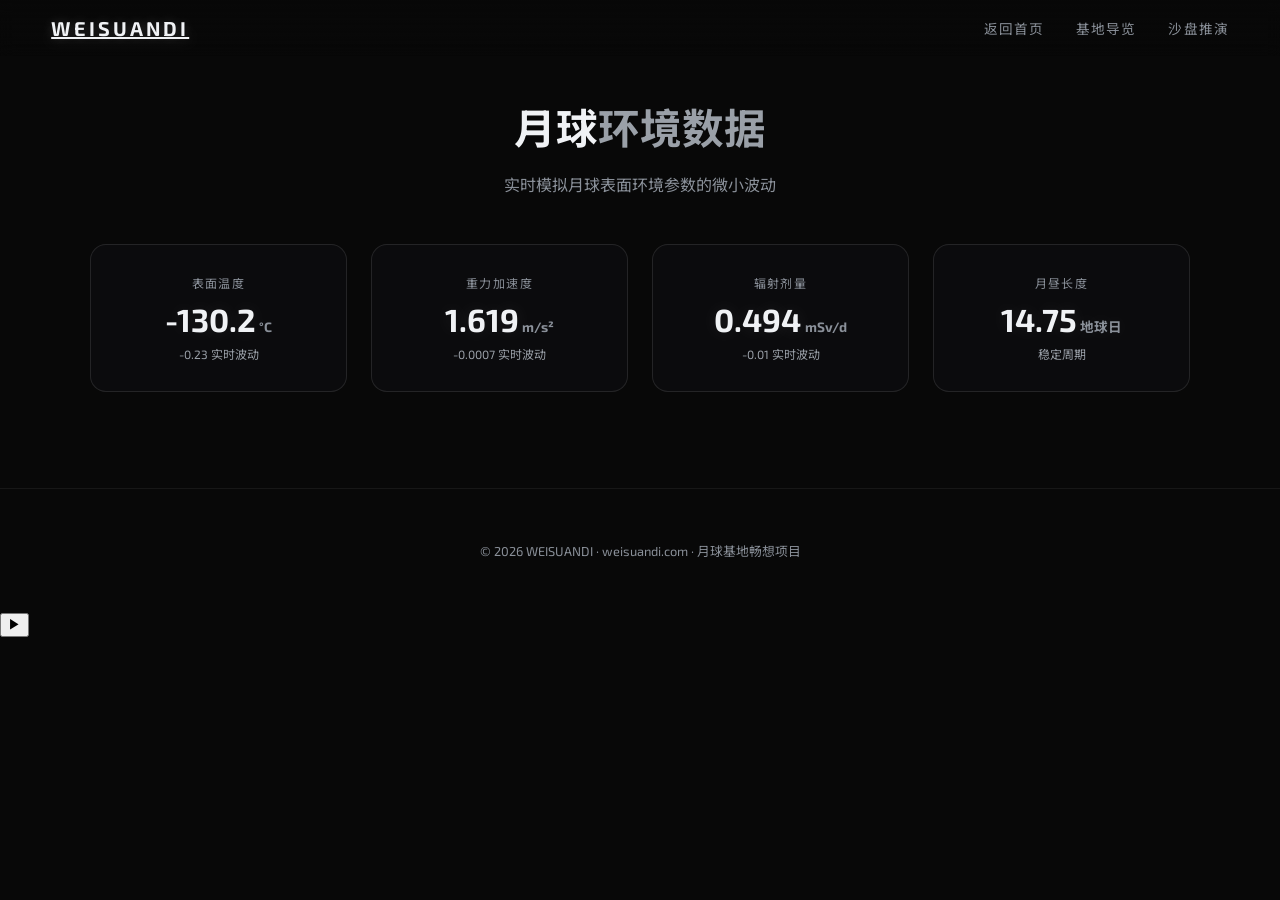
==== data.html @ dc2a219c "adjust: keep background music playing when switching between pages" ====
<!DOCTYPE html>
<html lang="zh-CN">
<head>
  <meta charset="UTF-8">
  <meta name="viewport" content="width=device-width, initial-scale=1.0">
  <title>环境数据 | WEISUANDI</title>
  <link rel="preconnect" href="https://fonts.googleapis.com">
  <link href="https://fonts.googleapis.com/css2?family=Exo+2:wght@300;400;600;700&family=Noto+Sans+SC:wght@300;400;500;700&display=swap" rel="stylesheet">
  <link rel="stylesheet" href="styles/main.css">
</head>
<body class="page-data">

  <nav>
    <a href="index.html" class="logo">WEISUANDI</a>
    <ul class="nav-links">
      <li><a href="index.html">返回首页</a></li>
      <li><a href="menu.html">基地导览</a></li>
      <li><a href="plan.html">沙盘推演</a></li>
    </ul>
  </nav>

  <section id="data">
    <h2 class="section-title">月球<span>环境数据</span></h2>
    <p class="section-subtitle">实时模拟月球表面环境参数的微小波动</p>
    <div class="data-grid">
      <div class="stat-box">
        <div class="stat-label">表面温度</div>
        <div class="stat-value"><span class="stat-number" data-base="-130" data-step="0.3">-130</span><span class="stat-unit">°C</span></div>
        <div class="stat-fluctuate" data-fluctuate></div>
      </div>
      <div class="stat-box">
        <div class="stat-label">重力加速度</div>
        <div class="stat-value"><span class="stat-number" data-base="1.62" data-step="0.001">1.62</span><span class="stat-unit">m/s²</span></div>
        <div class="stat-fluctuate" data-fluctuate></div>
      </div>
      <div class="stat-box">
        <div class="stat-label">辐射剂量</div>
        <div class="stat-value"><span class="stat-number" data-base="0.5" data-step="0.01">0.5</span><span class="stat-unit">mSv/d</span></div>
        <div class="stat-fluctuate" data-fluctuate></div>
      </div>
      <div class="stat-box">
        <div class="stat-label">月昼长度</div>
        <div class="stat-value"><span class="stat-number" data-base="14.75" data-step="0">14.75</span><span class="stat-unit">地球日</span></div>
        <div class="stat-fluctuate" data-fluctuate></div>
      </div>
    </div>
  </section>

  <footer>
    <p>© 2026 WEISUANDI · weisuandi.com · 月球基地畅想项目</p>
  </footer>

  <script>
    (function() {
      const statNumbers = document.querySelectorAll('.stat-number');
      const statFluctuates = document.querySelectorAll('[data-fluctuate]');
      let intervalId = null;

      function updateStats() {
        statNumbers.forEach((el, idx) => {
          const base = parseFloat(el.dataset.base);
          const step = parseFloat(el.dataset.step);
          if (step === 0) {
            statFluctuates[idx].textContent = '稳定周期';
            return;
          }
          const change = (Math.random() - 0.5) * step * 2;
          const value = base + change;
          el.textContent = value.toFixed(value < 10 && step < 0.1 ? 3 : 1);
          const sign = change >= 0 ? '+' : '';
          statFluctuates[idx].textContent = `${sign}${change.toFixed(step < 0.01 ? 4 : 2)} 实时波动`;
        });
      }

      intervalId = setInterval(updateStats, 2000);
      updateStats();

      // 注册清理函数（导航离开时由 navigator.js 调用）
      window.__pageCleanup = function() {
        if (intervalId) {
          clearInterval(intervalId);
          intervalId = null;
        }
      };
    })();
  </script>
  <script src="scripts/navigator.js"></script>
  <script src="scripts/music-player.js"></script>
</body>
</html>
---- styles/main.css ----
:root {
  --bg: #080808;
  --bg-elevated: #0e0e10;
  --cyan: #00d4ff;
  --lunar-white: #f0f2f5;
  --lunar-gray: #9aa0a8;
  --lunar-silver: #c8cdd4;
  --lunar-dark: #141418;
  --text: #f0f2f5;
  --muted: #8a9099;
  --glass: rgba(14, 14, 16, 0.78);
  --glass-border: rgba(255, 255, 255, 0.10);
  --radius: 18px;
  --success: #7ee787;
  --warn: #facc15;
  --danger: #ff7b7b;
}

* { box-sizing: border-box; }

html {
  scroll-behavior: smooth;
  background: var(--bg);
}

body {
  margin: 0;
  font-family: 'Exo 2', 'Noto Sans SC', sans-serif;
  color: var(--text);
  background: var(--bg);
  overflow-x: hidden;
}

/* Navigation */
nav {
  position: fixed;
  top: 0;
  left: 0;
  width: 100%;
  z-index: 100;
  display: flex;
  align-items: center;
  justify-content: space-between;
  padding: 1rem 4vw;
  background: linear-gradient(180deg, rgba(8,8,8,0.92) 0%, rgba(8,8,8,0) 100%);
  backdrop-filter: blur(8px);
}

.logo {
  font-weight: 700;
  font-size: 1.25rem;
  letter-spacing: 0.15em;
  color: var(--lunar-white);
  text-shadow: 0 0 12px rgba(255,255,255,0.18);
}

.nav-links {
  display: flex;
  gap: 2rem;
  list-style: none;
  margin: 0;
  padding: 0;
}

.nav-links a {
  color: var(--muted);
  text-decoration: none;
  font-size: 0.85rem;
  letter-spacing: 0.08em;
  transition: color 0.25s, text-shadow 0.25s;
  text-transform: uppercase;
}

.nav-links a:hover {
  color: var(--lunar-white);
  text-shadow: 0 0 10px rgba(255,255,255,0.35);
}

@media (max-width: 768px) {
  .nav-links { gap: 1rem; }
  .nav-links a { font-size: 0.75rem; }
}

/* 3D Hero */
#hero {
  position: relative;
  width: 100%;
  height: 100vh;
  min-height: 600px;
  background: radial-gradient(circle at center, #1a1a1c 0%, #080808 100%);
  overflow: hidden;
}

#canvas-container {
  position: absolute;
  inset: 0;
  z-index: 1;
}

#canvas-container canvas {
  display: block;
  width: 100% !important;
  height: 100% !important;
}

.hero-overlay {
  position: absolute;
  inset: 0;
  z-index: 2;
  pointer-events: none;
  background: radial-gradient(circle at 50% 50%, transparent 30%, rgba(8,8,8,0.45) 100%);
}

.hero-text {
  position: absolute;
  bottom: 10vh;
  left: 4vw;
  z-index: 3;
  pointer-events: none;
  max-width: 520px;
}

.hero-text h1 {
  margin: 0 0 0.6rem;
  font-size: clamp(2.4rem, 6vw, 4.8rem);
  font-weight: 700;
  line-height: 1.05;
  letter-spacing: -0.02em;
  text-shadow: 0 0 40px rgba(255,255,255,0.12);
  color: var(--lunar-white);
}

.hero-text h1 span {
  color: var(--lunar-silver);
}

.hero-text p {
  margin: 0;
  color: var(--muted);
  font-size: clamp(0.95rem, 1.6vw, 1.15rem);
  line-height: 1.7;
  max-width: 440px;
}

.scroll-hint {
  position: absolute;
  bottom: 2rem;
  left: 50%;
  transform: translateX(-50%);
  z-index: 3;
  pointer-events: none;
  display: flex;
  flex-direction: column;
  align-items: center;
  gap: 0.5rem;
  color: var(--muted);
  font-size: 0.75rem;
  letter-spacing: 0.1em;
  animation: float 2.2s ease-in-out infinite;
}

.scroll-hint::after {
  content: '';
  width: 1px;
  height: 36px;
  background: linear-gradient(180deg, var(--lunar-gray), transparent);
}

@keyframes float {
  0%, 100% { transform: translateX(-50%) translateY(0); }
  50% { transform: translateX(-50%) translateY(8px); }
}

/* Loading */
#loader {
  position: fixed;
  inset: 0;
  z-index: 200;
  display: flex;
  flex-direction: column;
  align-items: center;
  justify-content: center;
  background: #080808;
  transition: opacity 0.8s ease, visibility 0.8s ease;
}

#loader.hidden {
  opacity: 0;
  visibility: hidden;
}

.loader-ring {
  width: 70px;
  height: 70px;
  border-radius: 50%;
  border: 2px solid rgba(255,255,255,0.08);
  border-top-color: var(--lunar-white);
  animation: spin 1s linear infinite;
  margin-bottom: 1.5rem;
  box-shadow: 0 0 24px rgba(255,255,255,0.08);
}

@keyframes spin { to { transform: rotate(360deg); } }

.loader-text {
  font-size: 0.95rem;
  color: var(--muted);
  letter-spacing: 0.08em;
}

.loader-percent {
  font-size: 2.2rem;
  font-weight: 700;
  color: var(--lunar-white);
  margin-top: 0.4rem;
  text-shadow: 0 0 20px rgba(255,255,255,0.2);
}

/* Info Panel */
#info-panel {
  position: absolute;
  top: 50%;
  left: 50%;
  transform: translate(-50%, -50%) scale(0.96);
  z-index: 50;
  width: 90%;
  max-width: 460px;
  padding: 1.8rem;
  background: rgba(14, 14, 16, 0.95);
  backdrop-filter: blur(20px);
  -webkit-backdrop-filter: blur(20px);
  border: 1px solid rgba(255, 255, 255, 0.12);
  border-radius: var(--radius);
  box-shadow: 0 24px 80px rgba(0,0,0,0.6), 0 0 40px rgba(255,255,255,0.04);
  opacity: 0;
  visibility: hidden;
  transition: opacity 0.35s ease, transform 0.35s ease, visibility 0.35s ease;
  pointer-events: auto;
}

#info-panel.visible {
  opacity: 1;
  visibility: visible;
  transform: translate(-50%, -50%) scale(1);
}

.info-subtitle {
  font-size: 0.72rem;
  letter-spacing: 0.18em;
  text-transform: uppercase;
  color: var(--lunar-gray);
  margin-bottom: 0.35rem;
}

.info-title {
  font-size: 1.65rem;
  font-weight: 700;
  margin: 0 0 0.9rem;
  color: var(--lunar-white);
}

.info-desc {
  font-size: 0.95rem;
  line-height: 1.7;
  color: var(--muted);
  margin-bottom: 1.3rem;
}

.info-stats {
  display: grid;
  grid-template-columns: repeat(3, 1fr);
  gap: 0.8rem;
  margin-bottom: 1.4rem;
}

.info-stat {
  background: rgba(255,255,255,0.04);
  border: 1px solid rgba(255,255,255,0.08);
  border-radius: 10px;
  padding: 0.75rem 0.5rem;
  text-align: center;
}

.info-stat-value {
  font-size: 1rem;
  font-weight: 600;
  color: var(--lunar-white);
}

.info-stat-label {
  font-size: 0.68rem;
  color: var(--muted);
  margin-top: 0.25rem;
  letter-spacing: 0.05em;
}

.info-actions {
  display: flex;
  gap: 0.75rem;
  margin-top: 1rem;
}

.btn {
  flex: 1;
  padding: 0.75rem 1rem;
  border-radius: 12px;
  border: 1px solid rgba(255,255,255,0.15);
  background: rgba(255,255,255,0.05);
  color: var(--lunar-white);
  font-family: inherit;
  font-size: 0.9rem;
  cursor: pointer;
  transition: background 0.25s, transform 0.25s, box-shadow 0.25s, border-color 0.25s;
}

.btn:hover {
  background: rgba(255,255,255,0.12);
  transform: translateY(-2px);
  box-shadow: 0 6px 20px rgba(255,255,255,0.08);
  border-color: rgba(255,255,255,0.25);
}

.btn:disabled {
  opacity: 0.5;
  cursor: not-allowed;
  transform: none;
}

.btn-primary {
  background: linear-gradient(135deg, rgba(255,255,255,0.14), rgba(255,255,255,0.06));
  border-color: rgba(255,255,255,0.3);
  color: var(--lunar-white);
}

.btn-primary:hover {
  background: linear-gradient(135deg, rgba(255,255,255,0.22), rgba(255,255,255,0.1));
  box-shadow: 0 6px 24px rgba(255,255,255,0.12);
}

.btn-secondary {
  color: var(--muted);
  border-color: rgba(138,144,153,0.2);
  background: rgba(255,255,255,0.03);
}

.btn-secondary:hover {
  color: var(--lunar-white);
  background: rgba(255,255,255,0.08);
}

.btn-ghost {
  display: inline-flex;
  align-items: center;
  justify-content: center;
  gap: 0.4rem;
  background: transparent;
  border-color: rgba(255,255,255,0.12);
  color: var(--lunar-gray);
  font-size: 0.85rem;
}

.btn-ghost:hover {
  color: var(--lunar-white);
  background: rgba(255,255,255,0.05);
}

.info-close {
  position: absolute;
  top: 1rem;
  right: 1rem;
  width: 32px;
  height: 32px;
  border-radius: 50%;
  border: 1px solid rgba(255,255,255,0.15);
  background: rgba(255,255,255,0.05);
  color: var(--lunar-white);
  font-size: 1.1rem;
  cursor: pointer;
  display: flex;
  align-items: center;
  justify-content: center;
  transition: background 0.25s, transform 0.25s;
}

.info-close:hover {
  background: rgba(255,255,255,0.15);
  transform: rotate(90deg);
}

/* Tooltip */
#marker-tooltip {
  position: absolute;
  z-index: 30;
  pointer-events: none;
  padding: 0.4rem 0.8rem;
  background: rgba(14,14,16,0.9);
  border: 1px solid rgba(255,255,255,0.15);
  border-radius: 8px;
  color: var(--lunar-white);
  font-size: 0.8rem;
  opacity: 0;
  transform: translate(-50%, -140%);
  transition: opacity 0.2s;
  white-space: nowrap;
}

#marker-tooltip.visible { opacity: 1; }

/* Game Panel */
#game-panel {
  position: absolute;
  top: 6rem;
  right: 2vw;
  z-index: 40;
  width: 380px;
  max-width: 92vw;
  max-height: calc(100vh - 8rem);
  overflow-y: auto;
  padding: 1.4rem;
  background: rgba(14, 14, 16, 0.9);
  backdrop-filter: blur(20px);
  border: 1px solid rgba(255, 255, 255, 0.1);
  border-radius: var(--radius);
  box-shadow: 0 24px 70px rgba(0,0,0,0.55), 0 0 30px rgba(255,255,255,0.04);
  pointer-events: auto;
  transition: transform 0.35s ease, opacity 0.35s ease;
}

#game-panel.hidden {
  opacity: 0;
  visibility: hidden;
  transform: translateX(20px);
  pointer-events: none;
}

.game-title {
  font-size: 1.1rem;
  font-weight: 700;
  margin: 0 0 0.2rem;
  color: var(--lunar-white);
}

.game-subtitle {
  font-size: 0.78rem;
  color: var(--muted);
  margin-bottom: 1rem;
}

.site-tag {
  display: inline-flex;
  align-items: center;
  gap: 0.4rem;
  padding: 0.35rem 0.7rem;
  border-radius: 999px;
  font-size: 0.75rem;
  background: rgba(255,255,255,0.06);
  border: 1px solid rgba(255,255,255,0.12);
  color: var(--lunar-silver);
  margin-bottom: 1rem;
}

.site-tag .dot {
  width: 7px;
  height: 7px;
  border-radius: 50%;
  background: var(--lunar-white);
  box-shadow: 0 0 8px var(--lunar-white);
}

.progress-tag {
  margin-left: auto;
  padding: 0.15rem 0.5rem;
  border-radius: 999px;
  background: rgba(255,255,255,0.08);
  color: var(--muted);
  font-size: 0.7rem;
}

/* Decision Steps */
.decision-list {
  display: flex;
  flex-direction: column;
  gap: 1rem;
}

.decision-card {
  padding: 1rem;
  border-radius: 14px;
  border: 1px solid rgba(255,255,255,0.08);
  background: rgba(255,255,255,0.02);
  transition: border-color 0.25s;
}

.decision-card.active {
  border-color: rgba(255,255,255,0.22);
  background: rgba(255,255,255,0.04);
}

.decision-card.locked {
  opacity: 0.5;
  filter: grayscale(0.7);
}

.decision-header {
  display: flex;
  align-items: center;
  justify-content: space-between;
  margin-bottom: 0.6rem;
}

.decision-name {
  font-weight: 600;
  font-size: 0.95rem;
  color: var(--lunar-white);
}

.decision-status {
  font-size: 0.7rem;
  letter-spacing: 0.05em;
  text-transform: uppercase;
  padding: 0.2rem 0.5rem;
  border-radius: 999px;
  background: rgba(255,255,255,0.08);
  color: var(--muted);
}

.decision-status.done {
  background: rgba(126,231,135,0.12);
  color: var(--success);
}

.decision-desc {
  font-size: 0.82rem;
  color: var(--muted);
  line-height: 1.6;
  margin-bottom: 0.7rem;
}

.option-list {
  display: flex;
  flex-direction: column;
  gap: 0.5rem;
}

.option-btn {
  text-align: left;
  padding: 0.75rem 0.9rem;
  border-radius: 10px;
  border: 1px solid rgba(255,255,255,0.1);
  background: rgba(0,0,0,0.18);
  color: var(--text);
  font-family: inherit;
  font-size: 0.86rem;
  cursor: pointer;
  transition: border-color 0.2s, background 0.2s, transform 0.2s;
}

.option-btn:hover {
  border-color: rgba(255,255,255,0.25);
  background: rgba(255,255,255,0.06);
}

.option-btn.selected {
  border-color: var(--lunar-white);
  background: rgba(255,255,255,0.1);
  box-shadow: 0 0 16px rgba(255,255,255,0.08);
}

.option-btn:disabled {
  opacity: 0.45;
  cursor: not-allowed;
}

.option-title {
  font-weight: 600;
  display: block;
  margin-bottom: 0.15rem;
  color: var(--lunar-white);
}

.option-hint {
  font-size: 0.75rem;
  color: var(--muted);
  display: block;
}

/* Stats Board */
.stats-board {
  margin-top: 1rem;
  padding: 1rem;
  border-radius: 14px;
  border: 1px solid rgba(255,255,255,0.08);
  background: rgba(0,0,0,0.2);
}

.stats-board h4 {
  margin: 0 0 0.7rem;
  font-size: 0.8rem;
  letter-spacing: 0.1em;
  text-transform: uppercase;
  color: var(--lunar-silver);
}

.stat-row {
  display: flex;
  justify-content: space-between;
  align-items: center;
  padding: 0.45rem 0;
  border-bottom: 1px solid rgba(255,255,255,0.05);
  font-size: 0.85rem;
}

.stat-row:last-child { border-bottom: none; }

.stat-label { color: var(--muted); }

.stat-value {
  font-weight: 600;
  color: var(--lunar-white);
}

.stat-value.good { color: var(--success); }
.stat-value.warn { color: var(--warn); }
.stat-value.bad { color: var(--danger); }

/* Agent Actions */
.agent-actions {
  display: grid;
  grid-template-columns: repeat(2, 1fr);
  gap: 0.6rem;
  margin-top: 1rem;
}

.agent-action {
  display: flex;
  flex-direction: column;
  align-items: center;
  gap: 0.35rem;
  padding: 0.75rem 0.4rem;
  border-radius: 12px;
  border: 1px solid rgba(255,255,255,0.1);
  background: rgba(255,255,255,0.03);
  color: var(--lunar-gray);
  font-family: inherit;
  font-size: 0.78rem;
  cursor: pointer;
  transition: background 0.2s, border-color 0.2s, color 0.2s, transform 0.2s;
}

.agent-action:hover {
  background: rgba(255,255,255,0.08);
  border-color: rgba(255,255,255,0.22);
  color: var(--lunar-white);
  transform: translateY(-2px);
}

.agent-action-icon {
  font-size: 1.3rem;
}

/* Result Modal */
#result-panel {
  position: fixed;
  inset: 0;
  z-index: 150;
  display: flex;
  align-items: center;
  justify-content: center;
  padding: 1.5rem;
  background: rgba(8,8,8,0.85);
  backdrop-filter: blur(10px);
  opacity: 0;
  visibility: hidden;
  transition: opacity 0.35s, visibility 0.35s;
}

#result-panel.visible {
  opacity: 1;
  visibility: visible;
}

.result-card {
  width: 100%;
  max-width: 680px;
  max-height: 80vh;
  overflow-y: auto;
  padding: 2rem;
  background: rgba(14,14,16,0.98);
  border: 1px solid rgba(255,255,255,0.12);
  border-radius: var(--radius);
  box-shadow: 0 30px 90px rgba(0,0,0,0.65);
  position: relative;
}

.result-card h2 {
  margin: 0 0 0.4rem;
  font-size: 1.5rem;
  color: var(--lunar-white);
}

.result-card .meta {
  font-size: 0.8rem;
  color: var(--muted);
  margin-bottom: 1.2rem;
}

.result-body {
  line-height: 1.8;
  color: var(--text);
  white-space: pre-wrap;
}

.result-body h2 {
  color: var(--lunar-white);
  margin: 1.2rem 0 0.5rem;
  font-size: 1.2rem;
}

.result-body h3 {
  color: var(--lunar-silver);
  margin: 1.2rem 0 0.5rem;
  font-size: 1.05rem;
}

.result-body ul {
  margin: 0.5rem 0;
  padding-left: 1.2rem;
}

.result-body li {
  margin-bottom: 0.3rem;
}

.result-actions {
  display: flex;
  gap: 0.75rem;
  margin-top: 1.5rem;
}

/* AI Chat */
#agent-fab {
  position: fixed;
  right: 1.5rem;
  bottom: 1.5rem;
  z-index: 120;
  width: 56px;
  height: 56px;
  border-radius: 50%;
  border: 1px solid rgba(255,255,255,0.25);
  background: linear-gradient(135deg, rgba(255,255,255,0.18), rgba(255,255,255,0.06));
  color: var(--lunar-white);
  font-size: 1.4rem;
  display: flex;
  align-items: center;
  justify-content: center;
  cursor: pointer;
  box-shadow: 0 8px 30px rgba(0,0,0,0.4);
  transition: transform 0.25s, box-shadow 0.25s;
}

#agent-fab:hover {
  transform: scale(1.08);
  box-shadow: 0 10px 40px rgba(255,255,255,0.12);
}

#agent-chat {
  position: fixed;
  right: 1.5rem;
  bottom: 5rem;
  z-index: 120;
  width: 380px;
  max-width: 92vw;
  height: 520px;
  max-height: 70vh;
  display: flex;
  flex-direction: column;
  background: rgba(14,14,16,0.97);
  border: 1px solid rgba(255,255,255,0.12);
  border-radius: var(--radius);
  box-shadow: 0 24px 70px rgba(0,0,0,0.6);
  opacity: 0;
  visibility: hidden;
  transform: translateY(20px);
  transition: opacity 0.3s, visibility 0.3s, transform 0.3s;
}

#agent-chat.visible {
  opacity: 1;
  visibility: visible;
  transform: translateY(0);
}

.chat-header {
  display: flex;
  align-items: center;
  justify-content: space-between;
  padding: 0.9rem 1rem;
  border-bottom: 1px solid rgba(255,255,255,0.08);
}

.chat-title {
  font-weight: 600;
  font-size: 0.95rem;
  color: var(--lunar-white);
}

.chat-close {
  background: none;
  border: none;
  color: var(--muted);
  font-size: 1.2rem;
  cursor: pointer;
}

.chat-messages {
  flex: 1;
  overflow-y: auto;
  padding: 1rem;
  display: flex;
  flex-direction: column;
  gap: 0.8rem;
}

.message {
  max-width: 90%;
  padding: 0.7rem 0.9rem;
  border-radius: 12px;
  font-size: 0.85rem;
  line-height: 1.55;
}

.message.user {
  align-self: flex-end;
  background: rgba(255,255,255,0.08);
  border: 1px solid rgba(255,255,255,0.15);
  color: var(--lunar-white);
}

.message.agent {
  align-self: flex-start;
  background: rgba(255,255,255,0.04);
  border: 1px solid rgba(255,255,255,0.08);
  color: var(--text);
}

.chat-chips {
  display: flex;
  flex-wrap: wrap;
  gap: 0.4rem;
  padding: 0 1rem 0.6rem;
  border-bottom: 1px solid rgba(255,255,255,0.06);
}

.chat-chip {
  padding: 0.35rem 0.65rem;
  border-radius: 999px;
  border: 1px solid rgba(255,255,255,0.1);
  background: rgba(255,255,255,0.03);
  color: var(--muted);
  font-size: 0.75rem;
  cursor: pointer;
  transition: background 0.2s, color 0.2s, border-color 0.2s;
}

.chat-chip:hover {
  background: rgba(255,255,255,0.08);
  color: var(--lunar-white);
  border-color: rgba(255,255,255,0.2);
}

.chat-input-row {
  display: flex;
  gap: 0.5rem;
  padding: 0.8rem 1rem;
  border-top: 1px solid rgba(255,255,255,0.08);
}

.chat-input-row input {
  flex: 1;
  padding: 0.65rem 0.85rem;
  border-radius: 10px;
  border: 1px solid rgba(255,255,255,0.1);
  background: rgba(0,0,0,0.25);
  color: var(--text);
  font-family: inherit;
  font-size: 0.85rem;
}

.chat-input-row input:focus {
  outline: none;
  border-color: rgba(255,255,255,0.25);
}

.chat-input-row .btn {
  flex: 0 0 auto;
  padding: 0.6rem 0.9rem;
}

.typing {
  font-size: 0.8rem;
  color: var(--muted);
  font-style: italic;
}

/* Sections */
section {
  position: relative;
  z-index: 10;
  padding: 6rem 4vw;
  background: var(--bg);
}

.section-title {
  font-size: clamp(1.8rem, 4vw, 2.6rem);
  font-weight: 700;
  margin: 0 0 0.6rem;
  text-align: center;
  color: var(--lunar-white);
}

.section-title span { color: var(--lunar-gray); }

.section-subtitle {
  text-align: center;
  color: var(--muted);
  margin-bottom: 3rem;
  font-size: 1rem;
}

/* Modules */
.module-grid {
  display: grid;
  grid-template-columns: repeat(auto-fit, minmax(260px, 1fr));
  gap: 1.5rem;
  max-width: 1200px;
  margin: 0 auto;
}

.module-card {
  position: relative;
  padding: 2rem 1.6rem;
  background: var(--glass);
  border: 1px solid var(--glass-border);
  border-radius: var(--radius);
  overflow: hidden;
  transition: transform 0.3s, border-color 0.3s, box-shadow 0.3s;
}

.module-card:hover {
  transform: translateY(-6px);
  border-color: rgba(255,255,255,0.22);
  box-shadow: 0 12px 40px rgba(255,255,255,0.06);
}

.module-card::before {
  content: '';
  position: absolute;
  top: -50%;
  left: -50%;
  width: 200%;
  height: 200%;
  background: conic-gradient(from 0deg, transparent, var(--lunar-white), transparent 30%);
  opacity: 0;
  transition: opacity 0.4s;
  animation: rotate 6s linear infinite;
  pointer-events: none;
}

.module-card:hover::before { opacity: 0.05; }

@keyframes rotate { to { transform: rotate(360deg); } }

.module-icon {
  width: 48px;
  height: 48px;
  border-radius: 12px;
  background: rgba(255,255,255,0.06);
  border: 1px solid rgba(255,255,255,0.12);
  display: flex;
  align-items: center;
  justify-content: center;
  font-size: 1.5rem;
  margin-bottom: 1.2rem;
  color: var(--lunar-white);
}

.module-card h3 {
  margin: 0 0 0.6rem;
  font-size: 1.2rem;
  color: var(--lunar-white);
}

.module-card p {
  margin: 0;
  color: var(--muted);
  font-size: 0.9rem;
  line-height: 1.65;
}

/* Timeline */
.timeline {
  position: relative;
  max-width: 900px;
  margin: 0 auto;
  padding: 1rem 0;
}

.timeline::before {
  content: '';
  position: absolute;
  top: 2.2rem;
  left: 0;
  width: 100%;
  height: 2px;
  background: linear-gradient(90deg, transparent, rgba(255,255,255,0.35), rgba(255,255,255,0.15), transparent);
}

.timeline-track {
  display: flex;
  justify-content: space-between;
  position: relative;
}

.timeline-node {
  display: flex;
  flex-direction: column;
  align-items: center;
  width: 18%;
  text-align: center;
  cursor: default;
}

.timeline-dot {
  width: 18px;
  height: 18px;
  border-radius: 50%;
  background: var(--bg);
  border: 2px solid var(--lunar-gray);
  box-shadow: 0 0 16px rgba(255,255,255,0.15);
  margin-bottom: 1rem;
  transition: transform 0.3s, box-shadow 0.3s;
}

.timeline-node:hover .timeline-dot {
  transform: scale(1.35);
  box-shadow: 0 0 26px rgba(255,255,255,0.3);
}

.timeline-year {
  font-size: 0.9rem;
  font-weight: 700;
  color: var(--lunar-white);
  margin-bottom: 0.4rem;
}

.timeline-label {
  font-size: 0.8rem;
  color: var(--muted);
  line-height: 1.5;
}

@media (max-width: 768px) {
  .timeline::before { top: 1.6rem; }
  .timeline-track { flex-wrap: wrap; gap: 1.5rem 0; }
  .timeline-node { width: 33%; }
  .timeline-year { font-size: 0.8rem; }
  .timeline-label { font-size: 0.7rem; }
}

/* Data */
.data-grid {
  display: grid;
  grid-template-columns: repeat(auto-fit, minmax(220px, 1fr));
  gap: 1.5rem;
  max-width: 1100px;
  margin: 0 auto;
}

.stat-box {
  padding: 1.8rem 1.4rem;
  background: var(--glass);
  border: 1px solid var(--glass-border);
  border-radius: 16px;
  text-align: center;
  transition: border-color 0.3s;
}

.stat-box:hover { border-color: rgba(255,255,255,0.22); }

.stat-box .stat-label {
  font-size: 0.75rem;
  letter-spacing: 0.12em;
  text-transform: uppercase;
  color: var(--muted);
  margin-bottom: 0.6rem;
}

.stat-box .stat-value {
  font-size: 2rem;
  font-weight: 700;
  color: var(--lunar-white);
  text-shadow: 0 0 18px rgba(255,255,255,0.1);
}

.stat-unit {
  font-size: 0.85rem;
  color: var(--muted);
  margin-left: 0.2rem;
}

.stat-fluctuate {
  font-size: 0.75rem;
  color: var(--lunar-gray);
  margin-top: 0.4rem;
  min-height: 1.2em;
}

/* Footer */
footer {
  position: relative;
  z-index: 10;
  padding: 2.5rem 4vw;
  text-align: center;
  color: var(--muted);
  font-size: 0.8rem;
  border-top: 1px solid rgba(255,255,255,0.06);
  background: var(--bg);
}

footer a { color: var(--lunar-silver); text-decoration: none; }

/* Responsive tweaks */
@media (max-width: 768px) {
  #game-panel {
    top: auto;
    bottom: 0;
    left: 0;
    right: 0;
    width: 100%;
    max-height: 55vh;
    border-radius: var(--radius) var(--radius) 0 0;
  }

  .hero-text {
    bottom: auto;
    top: 6rem;
    left: 4vw;
    max-width: 90%;
  }

  #agent-chat {
    right: 0.75rem;
    left: 0.75rem;
    width: auto;
  }
}
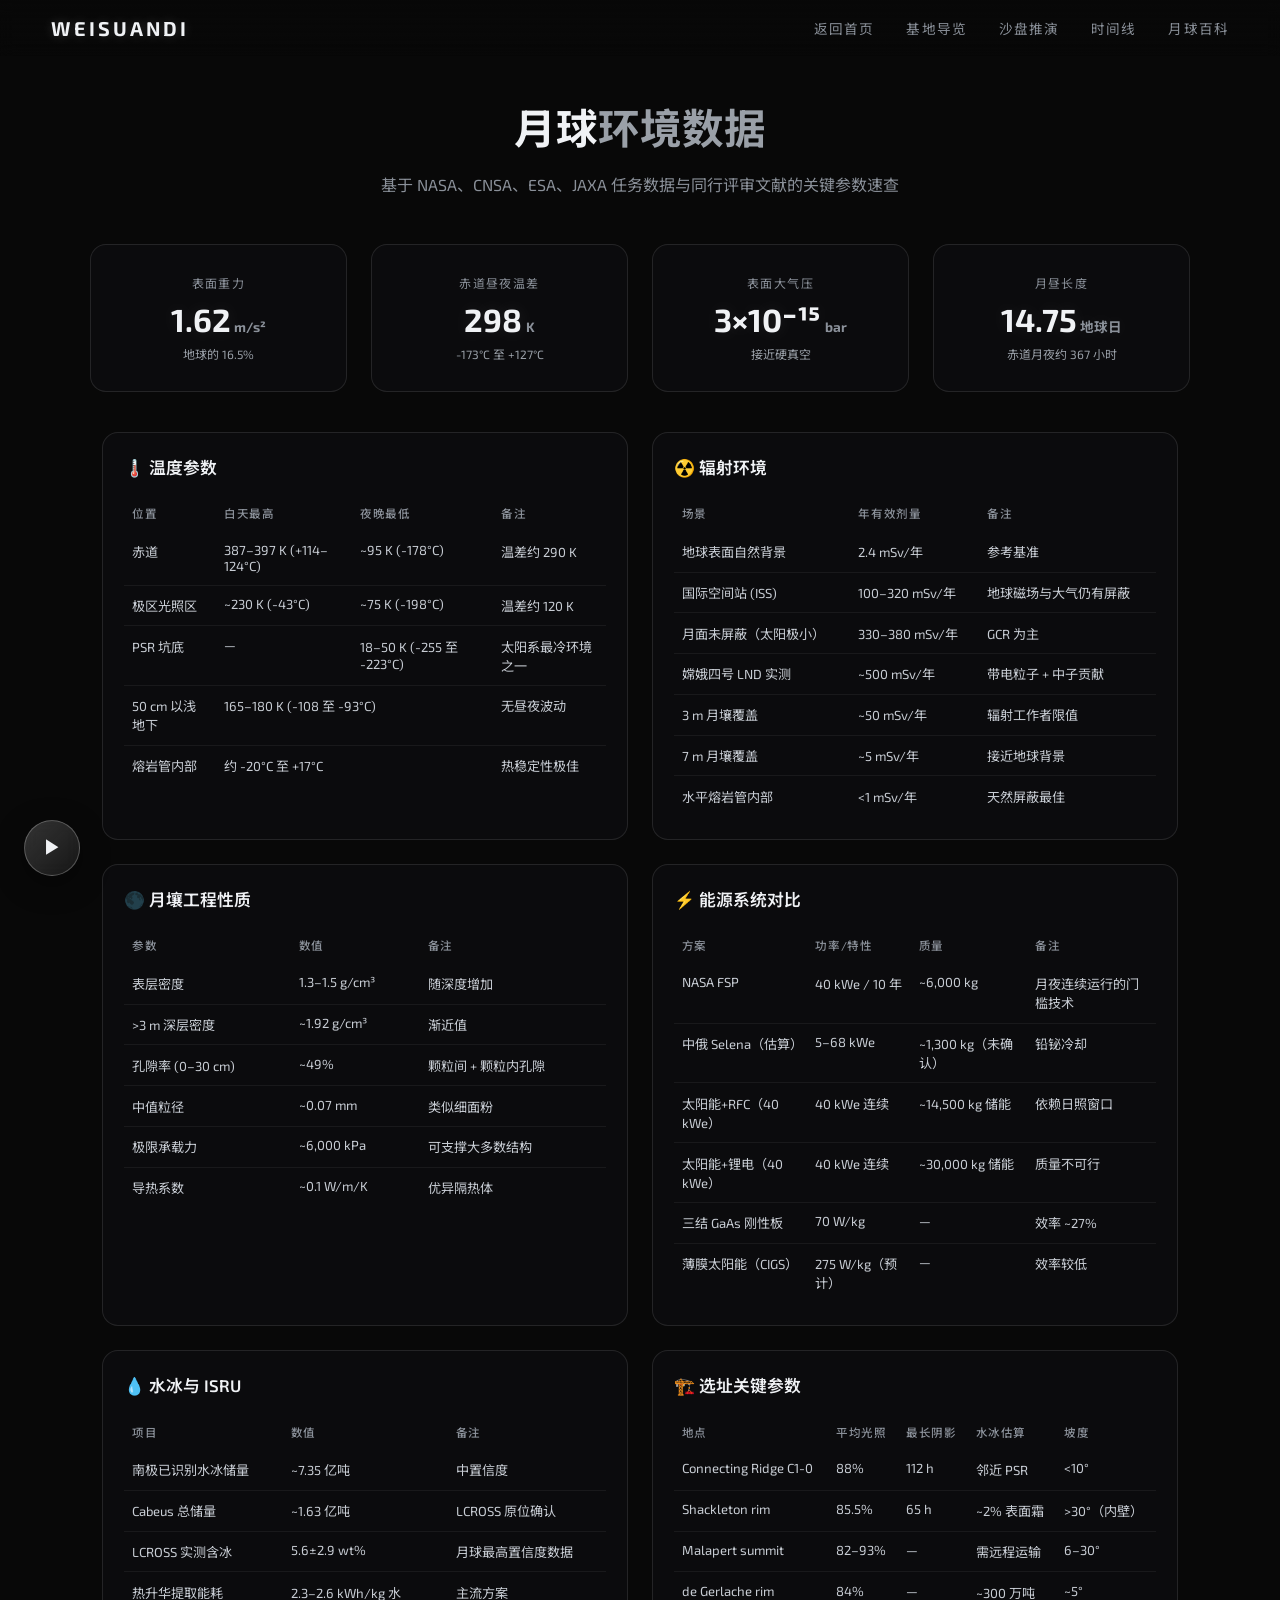
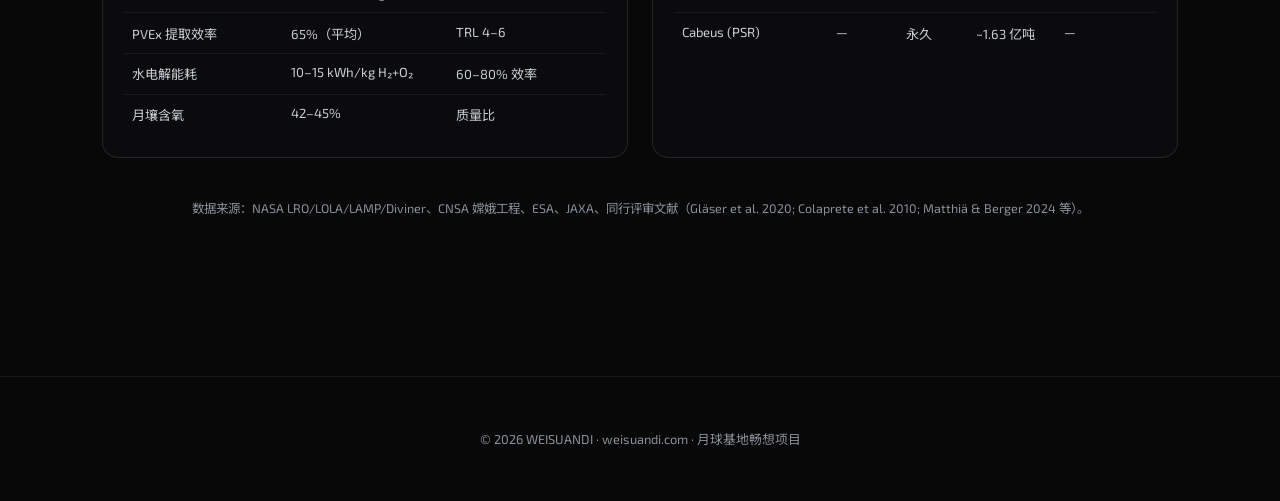
==== commit 25c83763: "big change:add more detail of moon and moonbase" ====
--- a/data.html
+++ b/data.html
@@ -16,33 +16,132 @@
       <li><a href="index.html">返回首页</a></li>
       <li><a href="menu.html">基地导览</a></li>
       <li><a href="plan.html">沙盘推演</a></li>
+      <li><a href="timeline.html">时间线</a></li>
+      <li><a href="knowledge.html">月球百科</a></li>
     </ul>
   </nav>
 
   <section id="data">
     <h2 class="section-title">月球<span>环境数据</span></h2>
-    <p class="section-subtitle">实时模拟月球表面环境参数的微小波动</p>
+    <p class="section-subtitle">基于 NASA、CNSA、ESA、JAXA 任务数据与同行评审文献的关键参数速查</p>
+
     <div class="data-grid">
       <div class="stat-box">
-        <div class="stat-label">表面温度</div>
-        <div class="stat-value"><span class="stat-number" data-base="-130" data-step="0.3">-130</span><span class="stat-unit">°C</span></div>
-        <div class="stat-fluctuate" data-fluctuate></div>
+        <div class="stat-label">表面重力</div>
+        <div class="stat-value"><span class="stat-number" data-base="1.62" data-step="0">1.62</span><span class="stat-unit">m/s²</span></div>
+        <div class="stat-fluctuate">地球的 16.5%</div>
       </div>
       <div class="stat-box">
-        <div class="stat-label">重力加速度</div>
-        <div class="stat-value"><span class="stat-number" data-base="1.62" data-step="0.001">1.62</span><span class="stat-unit">m/s²</span></div>
-        <div class="stat-fluctuate" data-fluctuate></div>
+        <div class="stat-label">赤道昼夜温差</div>
+        <div class="stat-value"><span class="stat-number" data-base="298" data-step="0">298</span><span class="stat-unit">K</span></div>
+        <div class="stat-fluctuate">-173°C 至 +127°C</div>
       </div>
       <div class="stat-box">
-        <div class="stat-label">辐射剂量</div>
-        <div class="stat-value"><span class="stat-number" data-base="0.5" data-step="0.01">0.5</span><span class="stat-unit">mSv/d</span></div>
-        <div class="stat-fluctuate" data-fluctuate></div>
+        <div class="stat-label">表面大气压</div>
+        <div class="stat-value"><span class="stat-number" data-base="3" data-step="0">3×10⁻¹⁵</span><span class="stat-unit">bar</span></div>
+        <div class="stat-fluctuate">接近硬真空</div>
       </div>
       <div class="stat-box">
         <div class="stat-label">月昼长度</div>
         <div class="stat-value"><span class="stat-number" data-base="14.75" data-step="0">14.75</span><span class="stat-unit">地球日</span></div>
-        <div class="stat-fluctuate" data-fluctuate></div>
+        <div class="stat-fluctuate">赤道月夜约 367 小时</div>
       </div>
+    </div>
+
+    <div class="data-tables">
+      <div class="data-table-card">
+        <h3>🌡️ 温度参数</h3>
+        <table class="data-table">
+          <thead><tr><th>位置</th><th>白天最高</th><th>夜晚最低</th><th>备注</th></tr></thead>
+          <tbody>
+            <tr><td>赤道</td><td>387–397 K (+114–124°C)</td><td>~95 K (-178°C)</td><td>温差约 290 K</td></tr>
+            <tr><td>极区光照区</td><td>~230 K (-43°C)</td><td>~75 K (-198°C)</td><td>温差约 120 K</td></tr>
+            <tr><td>PSR 坑底</td><td>—</td><td>18–50 K (-255 至 -223°C)</td><td>太阳系最冷环境之一</td></tr>
+            <tr><td>50 cm 以浅地下</td><td colspan="2">165–180 K (-108 至 -93°C)</td><td>无昼夜波动</td></tr>
+            <tr><td>熔岩管内部</td><td colspan="2">约 -20°C 至 +17°C</td><td>热稳定性极佳</td></tr>
+          </tbody>
+        </table>
+      </div>
+
+      <div class="data-table-card">
+        <h3>☢️ 辐射环境</h3>
+        <table class="data-table">
+          <thead><tr><th>场景</th><th>年有效剂量</th><th>备注</th></tr></thead>
+          <tbody>
+            <tr><td>地球表面自然背景</td><td>2.4 mSv/年</td><td>参考基准</td></tr>
+            <tr><td>国际空间站 (ISS)</td><td>100–320 mSv/年</td><td>地球磁场与大气仍有屏蔽</td></tr>
+            <tr><td>月面未屏蔽（太阳极小）</td><td>330–380 mSv/年</td><td>GCR 为主</td></tr>
+            <tr><td>嫦娥四号 LND 实测</td><td>~500 mSv/年</td><td>带电粒子 + 中子贡献</td></tr>
+            <tr><td>3 m 月壤覆盖</td><td>~50 mSv/年</td><td>辐射工作者限值</td></tr>
+            <tr><td>7 m 月壤覆盖</td><td>~5 mSv/年</td><td>接近地球背景</td></tr>
+            <tr><td>水平熔岩管内部</td><td><1 mSv/年</td><td>天然屏蔽最佳</td></tr>
+          </tbody>
+        </table>
+      </div>
+
+      <div class="data-table-card">
+        <h3>🌑 月壤工程性质</h3>
+        <table class="data-table">
+          <thead><tr><th>参数</th><th>数值</th><th>备注</th></tr></thead>
+          <tbody>
+            <tr><td>表层密度</td><td>1.3–1.5 g/cm³</td><td>随深度增加</td></tr>
+            <tr><td>>3 m 深层密度</td><td>~1.92 g/cm³</td><td>渐近值</td></tr>
+            <tr><td>孔隙率 (0–30 cm)</td><td>~49%</td><td>颗粒间 + 颗粒内孔隙</td></tr>
+            <tr><td>中值粒径</td><td>~0.07 mm</td><td>类似细面粉</td></tr>
+            <tr><td>极限承载力</td><td>~6,000 kPa</td><td>可支撑大多数结构</td></tr>
+            <tr><td>导热系数</td><td>~0.1 W/m/K</td><td>优异隔热体</td></tr>
+          </tbody>
+        </table>
+      </div>
+
+      <div class="data-table-card">
+        <h3>⚡ 能源系统对比</h3>
+        <table class="data-table">
+          <thead><tr><th>方案</th><th>功率/特性</th><th>质量</th><th>备注</th></tr></thead>
+          <tbody>
+            <tr><td>NASA FSP</td><td>40 kWe / 10 年</td><td>~6,000 kg</td><td>月夜连续运行的门槛技术</td></tr>
+            <tr><td>中俄 Selena（估算）</td><td>5–68 kWe</td><td>~1,300 kg（未确认）</td><td>铅铋冷却</td></tr>
+            <tr><td>太阳能+RFC（40 kWe）</td><td>40 kWe 连续</td><td>~14,500 kg 储能</td><td>依赖日照窗口</td></tr>
+            <tr><td>太阳能+锂电（40 kWe）</td><td>40 kWe 连续</td><td>~30,000 kg 储能</td><td>质量不可行</td></tr>
+            <tr><td>三结 GaAs 刚性板</td><td>70 W/kg</td><td>—</td><td>效率 ~27%</td></tr>
+            <tr><td>薄膜太阳能（CIGS）</td><td>275 W/kg（预计）</td><td>—</td><td>效率较低</td></tr>
+          </tbody>
+        </table>
+      </div>
+
+      <div class="data-table-card">
+        <h3>💧 水冰与 ISRU</h3>
+        <table class="data-table">
+          <thead><tr><th>项目</th><th>数值</th><th>备注</th></tr></thead>
+          <tbody>
+            <tr><td>南极已识别水冰储量</td><td>~7.35 亿吨</td><td>中置信度</td></tr>
+            <tr><td>Cabeus 总储量</td><td>~1.63 亿吨</td><td>LCROSS 原位确认</td></tr>
+            <tr><td>LCROSS 实测含冰</td><td>5.6±2.9 wt%</td><td>月球最高置信度数据</td></tr>
+            <tr><td>热升华提取能耗</td><td>2.3–2.6 kWh/kg 水</td><td>主流方案</td></tr>
+            <tr><td>PVEx 提取效率</td><td>65%（平均）</td><td>TRL 4–6</td></tr>
+            <tr><td>水电解能耗</td><td>10–15 kWh/kg H₂+O₂</td><td>60–80% 效率</td></tr>
+            <tr><td>月壤含氧</td><td>42–45%</td><td>质量比</td></tr>
+          </tbody>
+        </table>
+      </div>
+
+      <div class="data-table-card">
+        <h3>🏗️ 选址关键参数</h3>
+        <table class="data-table">
+          <thead><tr><th>地点</th><th>平均光照</th><th>最长阴影</th><th>水冰估算</th><th>坡度</th></tr></thead>
+          <tbody>
+            <tr><td>Connecting Ridge C1-0</td><td>88%</td><td>112 h</td><td>邻近 PSR</td><td><10°</td></tr>
+            <tr><td>Shackleton rim</td><td>85.5%</td><td>65 h</td><td>~2% 表面霜</td><td>>30°（内壁）</td></tr>
+            <tr><td>Malapert summit</td><td>82–93%</td><td>—</td><td>需远程运输</td><td>6–30°</td></tr>
+            <tr><td>de Gerlache rim</td><td>84%</td><td>—</td><td>~300 万吨</td><td>~5°</td></tr>
+            <tr><td>Cabeus (PSR)</td><td>—</td><td>永久</td><td>~1.63 亿吨</td><td>—</td></tr>
+          </tbody>
+        </table>
+      </div>
+    </div>
+
+    <div class="data-source">
+      <p>数据来源：NASA LRO/LOLA/LAMP/Diviner、CNSA 嫦娥工程、ESA、JAXA、同行评审文献（Gläser et al. 2020; Colaprete et al. 2010; Matthiä & Berger 2024 等）。</p>
     </div>
   </section>
 
@@ -50,40 +149,6 @@
     <p>© 2026 WEISUANDI · weisuandi.com · 月球基地畅想项目</p>
   </footer>
 
-  <script>
-    (function() {
-      const statNumbers = document.querySelectorAll('.stat-number');
-      const statFluctuates = document.querySelectorAll('[data-fluctuate]');
-      let intervalId = null;
-
-      function updateStats() {
-        statNumbers.forEach((el, idx) => {
-          const base = parseFloat(el.dataset.base);
-          const step = parseFloat(el.dataset.step);
-          if (step === 0) {
-            statFluctuates[idx].textContent = '稳定周期';
-            return;
-          }
-          const change = (Math.random() - 0.5) * step * 2;
-          const value = base + change;
-          el.textContent = value.toFixed(value < 10 && step < 0.1 ? 3 : 1);
-          const sign = change >= 0 ? '+' : '';
-          statFluctuates[idx].textContent = `${sign}${change.toFixed(step < 0.01 ? 4 : 2)} 实时波动`;
-        });
-      }
-
-      intervalId = setInterval(updateStats, 2000);
-      updateStats();
-
-      // 注册清理函数（导航离开时由 navigator.js 调用）
-      window.__pageCleanup = function() {
-        if (intervalId) {
-          clearInterval(intervalId);
-          intervalId = null;
-        }
-      };
-    })();
-  </script>
   <script src="scripts/navigator.js"></script>
   <script src="scripts/music-player.js"></script>
 </body>
--- a/styles/main.css
+++ b/styles/main.css
@@ -294,6 +294,37 @@
   letter-spacing: 0.05em;
 }
 
+.info-extra {
+  display: flex;
+  flex-direction: column;
+  gap: 0.5rem;
+  margin-bottom: 1.2rem;
+  padding: 0.9rem 1rem;
+  background: rgba(255,255,255,0.03);
+  border: 1px solid rgba(255,255,255,0.08);
+  border-radius: 12px;
+}
+
+.info-extra-row {
+  display: flex;
+  justify-content: space-between;
+  align-items: baseline;
+  font-size: 0.82rem;
+  line-height: 1.5;
+}
+
+.info-extra-label {
+  color: var(--muted);
+  flex-shrink: 0;
+  margin-right: 0.75rem;
+}
+
+.info-extra-value {
+  color: var(--lunar-silver);
+  text-align: right;
+  word-break: break-word;
+}
+
 .info-actions {
   display: flex;
   gap: 0.75rem;
@@ -1038,7 +1069,7 @@
   border: 2px solid var(--lunar-gray);
   box-shadow: 0 0 16px rgba(255,255,255,0.15);
   margin-bottom: 1rem;
-  transition: transform 0.3s, box-shadow 0.3s;
+  transition: transform 0.3s, box-shadow 0.3s, background 0.3s, border-color 0.3s;
 }
 
 .timeline-node:hover .timeline-dot {
@@ -1046,6 +1077,12 @@
   box-shadow: 0 0 26px rgba(255,255,255,0.3);
 }
 
+.timeline-node.artemis .timeline-dot { border-color: #3b82f6; box-shadow: 0 0 16px rgba(59,130,246,0.25); }
+.timeline-node.ilrs .timeline-dot { border-color: #8b5cf6; box-shadow: 0 0 16px rgba(139,92,246,0.25); }
+.timeline-node.china .timeline-dot { border-color: #ef4444; box-shadow: 0 0 16px rgba(239,68,68,0.25); }
+.timeline-node.commercial .timeline-dot { border-color: #ec4899; box-shadow: 0 0 16px rgba(236,72,153,0.25); }
+.timeline-node.other .timeline-dot { border-color: #06b6d4; box-shadow: 0 0 16px rgba(6,182,212,0.25); }
+
 .timeline-year {
   font-size: 0.9rem;
   font-weight: 700;
@@ -1058,6 +1095,79 @@
   color: var(--muted);
   line-height: 1.5;
 }
+
+.timeline-legend {
+  display: flex;
+  flex-wrap: wrap;
+  justify-content: center;
+  align-items: center;
+  gap: 0.6rem 1.2rem;
+  margin-bottom: 1.5rem;
+  font-size: 0.8rem;
+  color: var(--muted);
+}
+
+.legend-dot {
+  width: 10px;
+  height: 10px;
+  border-radius: 50%;
+  border: 2px solid var(--lunar-gray);
+  background: var(--bg);
+  display: inline-block;
+  margin-right: 0.35rem;
+}
+
+.legend-dot.artemis { border-color: #3b82f6; }
+.legend-dot.ilrs { border-color: #8b5cf6; }
+.legend-dot.china { border-color: #ef4444; }
+.legend-dot.commercial { border-color: #ec4899; }
+.legend-dot.other { border-color: #06b6d4; }
+
+.timeline-programs {
+  display: grid;
+  grid-template-columns: repeat(auto-fit, minmax(280px, 1fr));
+  gap: 1.2rem;
+  margin-top: 2rem;
+}
+
+.program-card {
+  background: rgba(255,255,255,0.03);
+  border: 1px solid rgba(255,255,255,0.08);
+  border-radius: 14px;
+  padding: 1.2rem 1.4rem;
+  transition: transform 0.2s, border-color 0.2s, box-shadow 0.2s;
+}
+
+.program-card:hover {
+  transform: translateY(-4px);
+  border-color: rgba(255,255,255,0.18);
+  box-shadow: 0 12px 30px rgba(0,0,0,0.2);
+}
+
+.program-card.artemis { border-left: 3px solid #3b82f6; }
+.program-card.ilrs { border-left: 3px solid #8b5cf6; }
+.program-card.china { border-left: 3px solid #ef4444; }
+.program-card.commercial { border-left: 3px solid #ec4899; }
+.program-card.other { border-left: 3px solid #06b6d4; }
+
+.program-card h3 {
+  margin: 0 0 0.7rem;
+  font-size: 1rem;
+  color: var(--lunar-white);
+  display: flex;
+  align-items: center;
+  gap: 0.5rem;
+}
+
+.program-card ul {
+  margin: 0;
+  padding-left: 1.1rem;
+  font-size: 0.82rem;
+  color: var(--muted);
+  line-height: 1.7;
+}
+
+.program-card li { margin-bottom: 0.25rem; }
 
 @media (max-width: 768px) {
   .timeline::before { top: 1.6rem; }
@@ -1065,6 +1175,8 @@
   .timeline-node { width: 33%; }
   .timeline-year { font-size: 0.8rem; }
   .timeline-label { font-size: 0.7rem; }
+  .timeline-legend { gap: 0.5rem 0.8rem; }
+  .timeline-programs { grid-template-columns: 1fr; }
 }
 
 /* Data */
@@ -1115,6 +1227,84 @@
   min-height: 1.2em;
 }
 
+.data-tables {
+  display: grid;
+  grid-template-columns: repeat(auto-fit, minmax(360px, 1fr));
+  gap: 1.5rem;
+  max-width: 1200px;
+  margin: 2.5rem auto 0;
+  padding: 0 4vw;
+}
+
+.data-table-card {
+  background: var(--glass);
+  border: 1px solid var(--glass-border);
+  border-radius: 16px;
+  padding: 1.4rem 1.3rem;
+  transition: border-color 0.3s;
+}
+
+.data-table-card:hover { border-color: rgba(255,255,255,0.22); }
+
+.data-table-card h3 {
+  margin: 0 0 1rem;
+  font-size: 1.05rem;
+  font-weight: 600;
+  color: var(--lunar-white);
+}
+
+.data-table {
+  width: 100%;
+  border-collapse: collapse;
+  font-size: 0.82rem;
+  color: var(--lunar-silver);
+}
+
+.data-table th,
+.data-table td {
+  padding: 0.65rem 0.5rem;
+  text-align: left;
+  border-bottom: 1px solid rgba(255,255,255,0.06);
+  vertical-align: top;
+}
+
+.data-table th {
+  color: var(--muted);
+  font-weight: 500;
+  letter-spacing: 0.05em;
+  font-size: 0.72rem;
+  text-transform: uppercase;
+}
+
+.data-table tr:last-child th,
+.data-table tr:last-child td {
+  border-bottom: none;
+}
+
+.data-source {
+  max-width: 1200px;
+  margin: 2.5rem auto 0;
+  padding: 0 4vw 3rem;
+  text-align: center;
+  color: var(--muted);
+  font-size: 0.78rem;
+  line-height: 1.7;
+}
+
+@media (max-width: 768px) {
+  .data-tables {
+    grid-template-columns: 1fr;
+    padding: 0 4vw;
+  }
+  .data-table {
+    font-size: 0.75rem;
+  }
+  .data-table th,
+  .data-table td {
+    padding: 0.5rem 0.35rem;
+  }
+}
+
 /* Footer */
 footer {
   position: relative;
@@ -1129,18 +1319,627 @@
 
 footer a { color: var(--lunar-silver); text-decoration: none; }
 
+/* Plan page layout */
+.page-plan {
+  padding-top: 0;
+  background:
+    repeating-linear-gradient(0deg, transparent, transparent 2px, rgba(255,255,255,0.008) 2px, rgba(255,255,255,0.008) 4px),
+    repeating-linear-gradient(90deg, transparent, transparent 2px, rgba(255,255,255,0.006) 2px, rgba(255,255,255,0.006) 4px),
+    var(--bg);
+}
+
+.page-plan::before {
+  content: '';
+  position: fixed;
+  inset: 0;
+  z-index: 0;
+  pointer-events: none;
+  background: radial-gradient(ellipse at 50% 0%, rgba(0,212,255,0.04) 0%, transparent 60%),
+              radial-gradient(ellipse at 80% 50%, rgba(0,212,255,0.02) 0%, transparent 50%);
+}
+
+.plan-header {
+  position: relative;
+  padding: 8rem 4vw 3rem;
+  text-align: center;
+  background: radial-gradient(ellipse at 50% 20%, rgba(0,212,255,0.06) 0%, rgba(26,26,28,0.3) 50%, transparent 80%);
+  overflow: hidden;
+}
+
+.plan-header::before {
+  content: '';
+  position: absolute;
+  top: 50%;
+  left: 50%;
+  width: 600px;
+  height: 600px;
+  transform: translate(-50%, -50%);
+  background: radial-gradient(circle, rgba(0,212,255,0.04) 0%, transparent 70%);
+  animation: header-pulse 6s ease-in-out infinite;
+  pointer-events: none;
+}
+
+@keyframes header-pulse {
+  0%, 100% { opacity: 0.4; transform: translate(-50%, -50%) scale(1); }
+  50% { opacity: 0.8; transform: translate(-50%, -50%) scale(1.15); }
+}
+
+.plan-header::after {
+  content: '';
+  position: absolute;
+  bottom: 0;
+  left: 10%;
+  width: 80%;
+  height: 1px;
+  background: linear-gradient(90deg, transparent, rgba(0,212,255,0.25), rgba(255,255,255,0.15), rgba(0,212,255,0.25), transparent);
+}
+
+.plan-header h1 {
+  position: relative;
+  margin: 0 0 0.6rem;
+  font-size: clamp(2.2rem, 5vw, 3.2rem);
+  font-weight: 700;
+  letter-spacing: 0.06em;
+  color: var(--lunar-white);
+  text-shadow: 0 0 60px rgba(0,212,255,0.15), 0 0 120px rgba(0,212,255,0.06);
+}
+
+.plan-header p {
+  position: relative;
+  margin: 0;
+  color: var(--muted);
+  font-size: 1rem;
+  letter-spacing: 0.04em;
+}
+
+/* Progress Pipeline */
+.progress-pipeline {
+  position: relative;
+  z-index: 10;
+  display: flex;
+  align-items: center;
+  justify-content: center;
+  gap: 0;
+  max-width: 900px;
+  margin: 0 auto;
+  padding: 1.5rem 4vw 2rem;
+}
+
+.pipeline-node {
+  display: flex;
+  flex-direction: column;
+  align-items: center;
+  gap: 0.5rem;
+  cursor: pointer;
+  position: relative;
+  flex: 1;
+  min-width: 0;
+  transition: transform 0.3s cubic-bezier(0.4, 0, 0.2, 1);
+}
+
+.pipeline-node:hover {
+  transform: translateY(-3px);
+}
+
+.pipeline-node.locked {
+  cursor: default;
+  opacity: 0.35;
+  filter: grayscale(0.6);
+}
+
+.pipeline-node.locked:hover {
+  transform: none;
+}
+
+.pipeline-dot {
+  width: 36px;
+  height: 36px;
+  border-radius: 50%;
+  display: flex;
+  align-items: center;
+  justify-content: center;
+  font-size: 0.85rem;
+  font-weight: 700;
+  background: rgba(14,14,16,0.9);
+  border: 2px solid rgba(255,255,255,0.12);
+  color: var(--muted);
+  transition: all 0.35s cubic-bezier(0.4, 0, 0.2, 1);
+  position: relative;
+  z-index: 2;
+}
+
+.pipeline-node.active .pipeline-dot {
+  border-color: var(--cyan);
+  color: var(--cyan);
+  box-shadow: 0 0 18px rgba(0,212,255,0.35), 0 0 36px rgba(0,212,255,0.12);
+  animation: dot-pulse 2s ease-in-out infinite;
+}
+
+@keyframes dot-pulse {
+  0%, 100% { box-shadow: 0 0 18px rgba(0,212,255,0.35), 0 0 36px rgba(0,212,255,0.12); }
+  50% { box-shadow: 0 0 28px rgba(0,212,255,0.55), 0 0 48px rgba(0,212,255,0.2); }
+}
+
+.pipeline-node.done .pipeline-dot {
+  border-color: var(--success);
+  background: rgba(126,231,135,0.12);
+  color: var(--success);
+  box-shadow: 0 0 12px rgba(126,231,135,0.2);
+}
+
+.pipeline-label {
+  font-size: 0.72rem;
+  color: var(--muted);
+  letter-spacing: 0.05em;
+  text-align: center;
+  white-space: nowrap;
+  transition: color 0.3s;
+}
+
+.pipeline-node.active .pipeline-label {
+  color: var(--cyan);
+}
+
+.pipeline-node.done .pipeline-label {
+  color: var(--success);
+}
+
+.pipeline-connector {
+  flex: 0 0 40px;
+  height: 2px;
+  background: rgba(255,255,255,0.08);
+  position: relative;
+  margin: 0 -4px;
+  margin-bottom: 1.5rem;
+  transition: background 0.5s;
+}
+
+.pipeline-connector.done {
+  background: rgba(126,231,135,0.3);
+}
+
+.pipeline-connector.active-half {
+  background: linear-gradient(90deg, rgba(0,212,255,0.3), rgba(255,255,255,0.08));
+}
+
+/* Plan Main Layout */
+.plan-main {
+  position: relative;
+  z-index: 5;
+  max-width: 1300px;
+  margin: 0 auto;
+  padding: 0 4vw 4rem;
+}
+
+.plan-content {
+  display: grid;
+  grid-template-columns: minmax(0, 1fr) 380px;
+  gap: 2.5rem;
+  align-items: start;
+}
+
+.plan-left {
+  display: flex;
+  flex-direction: column;
+  gap: 1.5rem;
+  min-width: 0;
+}
+
+.plan-right {
+  position: relative;
+  min-width: 0;
+  border-left: 1px solid rgba(0,212,255,0.08);
+  padding-left: 2rem;
+}
+
+.page-plan .info-subtitle {
+  display: inline-block;
+  padding: 0.25rem 0.7rem;
+  background: rgba(0,212,255,0.08);
+  border: 1px solid rgba(0,212,255,0.15);
+  border-radius: 999px;
+  font-size: 0.68rem;
+  letter-spacing: 0.15em;
+}
+
+.page-plan .info-title {
+  font-size: 1.8rem;
+  letter-spacing: 0.03em;
+}
+
+.info-tags {
+  display: flex;
+  flex-wrap: wrap;
+  gap: 0.5rem;
+  margin-bottom: 1.2rem;
+}
+
+.info-tag {
+  display: inline-flex;
+  align-items: center;
+  gap: 0.3rem;
+  padding: 0.3rem 0.65rem;
+  border-radius: 999px;
+  font-size: 0.72rem;
+  background: rgba(255,255,255,0.04);
+  border: 1px solid rgba(255,255,255,0.1);
+  color: var(--lunar-gray);
+  letter-spacing: 0.03em;
+}
+
+.info-tag::before {
+  content: '';
+  width: 5px;
+  height: 5px;
+  border-radius: 50%;
+  background: var(--cyan);
+  box-shadow: 0 0 6px var(--cyan);
+}
+
+.page-plan #info-panel {
+  position: static;
+  transform: none;
+  opacity: 1;
+  visibility: visible;
+  width: 100%;
+  max-width: none;
+  margin: 0;
+  border-color: rgba(0,212,255,0.1);
+  background: rgba(14,14,16,0.92);
+  box-shadow: 0 8px 40px rgba(0,0,0,0.4), 0 0 30px rgba(0,212,255,0.03);
+}
+
+.page-plan #info-panel .no-site {
+  text-align: center;
+  color: var(--muted);
+  padding: 1rem 0;
+}
+
+.page-plan #info-panel .no-site a {
+  color: var(--lunar-white);
+  text-decoration: underline;
+}
+
+.page-plan #game-panel {
+  position: static;
+  width: 100%;
+  max-width: none;
+  max-height: none;
+  overflow: visible;
+  background: rgba(14,14,16,0.85);
+  border: 1px solid rgba(255,255,255,0.08);
+  box-shadow: 0 8px 40px rgba(0,0,0,0.35);
+}
+
+.page-plan #game-panel.hidden {
+  display: none;
+}
+
+/* Stats Dashboard (right column) */
+.stats-dashboard {
+  position: sticky;
+  top: 5rem;
+  padding: 1.5rem;
+  background: rgba(14,14,16,0.9);
+  border: 1px solid rgba(0,212,255,0.1);
+  border-radius: var(--radius);
+  box-shadow: 0 12px 50px rgba(0,0,0,0.45), 0 0 30px rgba(0,212,255,0.03);
+  backdrop-filter: blur(20px);
+}
+
+.stats-dashboard::before {
+  content: '';
+  position: absolute;
+  inset: 0;
+  border-radius: var(--radius);
+  background:
+    repeating-linear-gradient(0deg, transparent, transparent 1px, rgba(0,212,255,0.015) 1px, rgba(0,212,255,0.015) 2px);
+  pointer-events: none;
+}
+
+.stats-dashboard.hidden {
+  display: none;
+}
+
+.stats-dashboard h3 {
+  margin: 0 0 1rem;
+  font-size: 0.85rem;
+  font-weight: 600;
+  letter-spacing: 0.12em;
+  text-transform: uppercase;
+  color: var(--lunar-silver);
+  display: flex;
+  align-items: center;
+  gap: 0.5rem;
+}
+
+.stats-dashboard h3::after {
+  content: '';
+  flex: 1;
+  height: 1px;
+  background: linear-gradient(90deg, rgba(0,212,255,0.2), transparent);
+}
+
+.stats-metric-group {
+  margin-bottom: 1.2rem;
+  padding-bottom: 1rem;
+  border-bottom: 1px solid rgba(255,255,255,0.05);
+}
+
+.stats-metric-group:last-child {
+  margin-bottom: 0;
+  padding-bottom: 0;
+  border-bottom: none;
+}
+
+.stats-group-title {
+  font-size: 0.7rem;
+  letter-spacing: 0.1em;
+  text-transform: uppercase;
+  color: var(--muted);
+  margin-bottom: 0.7rem;
+}
+
+.stats-highlight {
+  text-align: center;
+  padding: 0.8rem;
+  margin-bottom: 1rem;
+  border-radius: 12px;
+  background: rgba(0,212,255,0.05);
+  border: 1px solid rgba(0,212,255,0.12);
+}
+
+.stats-highlight .highlight-value {
+  font-size: 2.4rem;
+  font-weight: 700;
+  color: var(--lunar-white);
+  line-height: 1;
+  text-shadow: 0 0 30px rgba(0,212,255,0.15);
+}
+
+.stats-highlight .highlight-label {
+  font-size: 0.7rem;
+  color: var(--muted);
+  letter-spacing: 0.08em;
+  margin-top: 0.3rem;
+}
+
+.metric-row {
+  display: flex;
+  justify-content: space-between;
+  align-items: center;
+  padding: 0.4rem 0;
+  font-size: 0.82rem;
+}
+
+.metric-label {
+  color: var(--muted);
+  flex: 0 0 auto;
+}
+
+.metric-bar-wrap {
+  flex: 1;
+  height: 4px;
+  background: rgba(255,255,255,0.06);
+  border-radius: 2px;
+  margin: 0 0.6rem;
+  overflow: hidden;
+}
+
+.metric-bar-fill {
+  height: 100%;
+  border-radius: 2px;
+  transition: width 0.6s cubic-bezier(0.4, 0, 0.2, 1);
+}
+
+.metric-bar-fill.good { background: var(--success); box-shadow: 0 0 6px rgba(126,231,135,0.4); }
+.metric-bar-fill.warn { background: var(--warn); box-shadow: 0 0 6px rgba(250,204,21,0.4); }
+.metric-bar-fill.bad { background: var(--danger); box-shadow: 0 0 6px rgba(255,123,123,0.4); }
+
+.metric-value {
+  font-weight: 600;
+  font-size: 0.8rem;
+  color: var(--lunar-white);
+  flex: 0 0 56px;
+  text-align: right;
+  font-variant-numeric: tabular-nums;
+}
+
+.metric-value.good { color: var(--success); }
+.metric-value.warn { color: var(--warn); }
+.metric-value.bad { color: var(--danger); }
+
+/* Enhanced Decision Cards */
+.page-plan .decision-list {
+  gap: 1.2rem;
+}
+
+.page-plan .decision-card {
+  position: relative;
+  padding: 1.3rem 1.3rem 1.3rem 1.8rem;
+  border-radius: 14px;
+  border: 1px solid rgba(255,255,255,0.07);
+  background: rgba(255,255,255,0.015);
+  transition: border-color 0.35s, background 0.35s, box-shadow 0.35s;
+}
+
+/* Left edge status indicator */
+.page-plan .decision-card::before {
+  content: '';
+  position: absolute;
+  left: 0;
+  top: 12%;
+  bottom: 12%;
+  width: 3px;
+  border-radius: 0 3px 3px 0;
+  background: rgba(255,255,255,0.08);
+  transition: background 0.35s, box-shadow 0.35s, top 0.35s, bottom 0.35s;
+}
+
+.page-plan .decision-card.active::before {
+  background: var(--cyan);
+  box-shadow: 0 0 10px rgba(0,212,255,0.5), 0 0 20px rgba(0,212,255,0.2);
+  top: 8%;
+  bottom: 8%;
+}
+
+.page-plan .decision-card.active {
+  border-color: rgba(0,212,255,0.18);
+  background: rgba(0,212,255,0.03);
+  box-shadow: 0 4px 30px rgba(0,212,255,0.06), inset 0 0 30px rgba(0,212,255,0.02);
+}
+
+.page-plan .decision-card.done::before {
+  background: var(--success);
+  box-shadow: 0 0 8px rgba(126,231,135,0.3);
+}
+
+.page-plan .decision-card.locked::before {
+  background: rgba(255,255,255,0.04);
+}
+
+/* Connector between cards */
+.page-plan .decision-card:not(:last-child)::after {
+  content: '';
+  position: absolute;
+  left: 1.5px;
+  bottom: -1.35rem;
+  width: 1px;
+  height: 1.35rem;
+  background: linear-gradient(180deg, rgba(255,255,255,0.06), transparent);
+  z-index: 0;
+}
+
+.page-plan .decision-card.done:not(:last-child)::after {
+  background: linear-gradient(180deg, rgba(126,231,135,0.15), transparent);
+}
+
+.page-plan .decision-header {
+  margin-bottom: 0.4rem;
+}
+
+.page-plan .decision-name {
+  font-size: 1rem;
+  font-weight: 700;
+  letter-spacing: 0.03em;
+}
+
+.page-plan .decision-desc {
+  font-size: 0.84rem;
+  line-height: 1.65;
+  margin-bottom: 0.8rem;
+  color: var(--muted);
+}
+
+/* Enhanced option buttons */
+.page-plan .option-list {
+  gap: 0.6rem;
+}
+
+.page-plan .option-btn {
+  display: flex;
+  align-items: center;
+  gap: 0.7rem;
+  padding: 0.85rem 1rem;
+  border-radius: 12px;
+  border: 1px solid rgba(255,255,255,0.08);
+  background: rgba(0,0,0,0.2);
+  transition: border-color 0.25s, background 0.25s, box-shadow 0.25s, transform 0.2s;
+}
+
+.page-plan .option-btn:hover:not(:disabled) {
+  border-color: rgba(0,212,255,0.25);
+  background: rgba(0,212,255,0.04);
+  transform: translateX(3px);
+}
+
+.page-plan .option-btn.selected {
+  border-color: rgba(0,212,255,0.4);
+  background: rgba(0,212,255,0.08);
+  box-shadow: 0 0 20px rgba(0,212,255,0.08), inset 0 0 20px rgba(0,212,255,0.03);
+}
+
+.page-plan .option-title {
+  display: flex;
+  align-items: center;
+  gap: 0.5rem;
+  font-weight: 600;
+  font-size: 0.9rem;
+  color: var(--lunar-white);
+  flex: 0 0 auto;
+}
+
+.page-plan .option-hint {
+  font-size: 0.76rem;
+  color: var(--muted);
+  flex: 1;
+}
+
+/* Site tag enhancement */
+.page-plan .site-tag {
+  padding: 0.4rem 0.8rem;
+  font-size: 0.78rem;
+  letter-spacing: 0.03em;
+}
+
+.page-plan .site-tag .dot {
+  width: 8px;
+  height: 8px;
+  background: var(--cyan);
+  box-shadow: 0 0 10px rgba(0,212,255,0.6);
+}
+
+.page-plan .progress-tag {
+  padding: 0.2rem 0.55rem;
+  font-size: 0.72rem;
+  letter-spacing: 0.04em;
+}
+
+/* Game panel inner title */
+.page-plan .game-title {
+  font-size: 1rem;
+  letter-spacing: 0.08em;
+  color: var(--lunar-silver);
+}
+
+.page-plan .game-subtitle {
+  font-size: 0.76rem;
+  line-height: 1.6;
+}
+
 /* Responsive tweaks */
+@media (max-width: 1100px) {
+  .plan-content {
+    grid-template-columns: 1fr;
+    gap: 1.5rem;
+  }
+
+  .plan-right {
+    border-left: none;
+    padding-left: 0;
+  }
+
+  .stats-dashboard {
+    position: relative;
+    top: auto;
+    order: -1;
+  }
+
+  .progress-pipeline {
+    gap: 0;
+    padding: 1rem 2vw 1.5rem;
+  }
+
+  .pipeline-label {
+    font-size: 0.65rem;
+  }
+
+  .pipeline-connector {
+    flex: 0 0 24px;
+  }
+}
+
 @media (max-width: 768px) {
-  #game-panel {
-    top: auto;
-    bottom: 0;
-    left: 0;
-    right: 0;
-    width: 100%;
-    max-height: 55vh;
-    border-radius: var(--radius) var(--radius) 0 0;
-  }
-
   .hero-text {
     bottom: auto;
     top: 6rem;
@@ -1153,4 +1952,311 @@
     left: 0.75rem;
     width: auto;
   }
-}
+
+  .plan-header {
+    padding: 6rem 4vw 2rem;
+  }
+
+  .plan-header h1 {
+    font-size: clamp(1.6rem, 6vw, 2.2rem);
+  }
+
+  .plan-header p {
+    font-size: 0.85rem;
+  }
+
+  .plan-main {
+    padding: 0 4vw 3rem;
+  }
+
+  .plan-content {
+    gap: 1rem;
+  }
+
+  .progress-pipeline {
+    flex-wrap: nowrap;
+    overflow-x: auto;
+    justify-content: flex-start;
+    padding: 0.8rem 1rem 1.2rem;
+    -webkit-overflow-scrolling: touch;
+    scrollbar-width: none;
+  }
+
+  .progress-pipeline::-webkit-scrollbar { display: none; }
+
+  .pipeline-node {
+    flex: 0 0 auto;
+  }
+
+  .pipeline-dot {
+    width: 28px;
+    height: 28px;
+    font-size: 0.7rem;
+  }
+
+  .pipeline-label {
+    font-size: 0.6rem;
+    max-width: 50px;
+    white-space: normal;
+    line-height: 1.3;
+  }
+
+  .pipeline-connector {
+    flex: 0 0 16px;
+  }
+
+  #game-panel,
+  .page-plan #game-panel {
+    position: relative;
+    top: auto;
+    bottom: auto;
+    left: auto;
+    right: auto;
+    width: 100%;
+    max-width: none;
+    max-height: none;
+    border-radius: var(--radius);
+  }
+
+  .stats-dashboard {
+    position: relative;
+    top: auto;
+  }
+
+  .stats-highlight .highlight-value {
+    font-size: 1.8rem;
+  }
+}
+
+/* Hero CTA */
+.hero-cta {
+  display: inline-flex;
+  align-items: center;
+  gap: 0.6rem;
+  margin-top: 1.4rem;
+  padding: 0.75rem 1.25rem;
+  border-radius: 999px;
+  background: rgba(255,255,255,0.06);
+  border: 1px solid rgba(255,255,255,0.15);
+  color: var(--lunar-white);
+  font-size: 0.95rem;
+  text-decoration: none;
+  pointer-events: auto;
+  transition: background 0.3s, border-color 0.3s, transform 0.3s, box-shadow 0.3s;
+  backdrop-filter: blur(8px);
+}
+
+.hero-cta:hover {
+  background: rgba(255,255,255,0.12);
+  border-color: rgba(255,255,255,0.3);
+  transform: translateY(-2px);
+  box-shadow: 0 8px 28px rgba(255,255,255,0.1);
+}
+
+.hero-cta-icon {
+  font-size: 1.1rem;
+  filter: drop-shadow(0 0 6px rgba(255,255,255,0.25));
+}
+
+.hero-cta-arrow {
+  transition: transform 0.3s;
+}
+
+.hero-cta:hover .hero-cta-arrow {
+  transform: translateX(4px);
+}
+
+.logo {
+  text-decoration: none;
+}
+
+/* Menu page */
+.page-menu {
+  min-height: 100vh;
+  display: flex;
+  flex-direction: column;
+}
+
+.menu-header {
+  padding: 8rem 4vw 2rem;
+  text-align: center;
+  background: radial-gradient(circle at 50% 0%, #1a1a1c 0%, #080808 70%);
+}
+
+.menu-header h1 {
+  margin: 0 0 0.6rem;
+  font-size: clamp(2rem, 5vw, 3rem);
+  color: var(--lunar-white);
+}
+
+.menu-header h1 span {
+  color: var(--lunar-gray);
+}
+
+.menu-header p {
+  margin: 0;
+  color: var(--muted);
+  font-size: 1rem;
+}
+
+.menu-grid {
+  display: grid;
+  grid-template-columns: repeat(auto-fit, minmax(260px, 1fr));
+  gap: 1.5rem;
+  max-width: 1100px;
+  width: 100%;
+  margin: 0 auto;
+  padding: 2rem 4vw 4rem;
+  flex: 1;
+}
+
+.menu-card {
+  position: relative;
+  display: flex;
+  flex-direction: column;
+  padding: 2rem 1.6rem;
+  background: var(--glass);
+  border: 1px solid var(--glass-border);
+  border-radius: var(--radius);
+  color: inherit;
+  text-decoration: none;
+  overflow: hidden;
+  transition: transform 0.3s, border-color 0.3s, box-shadow 0.3s;
+}
+
+.menu-card:hover {
+  transform: translateY(-6px);
+  border-color: rgba(255,255,255,0.22);
+  box-shadow: 0 16px 50px rgba(255,255,255,0.08);
+}
+
+.menu-card.featured {
+  border-color: rgba(255,255,255,0.22);
+  background: linear-gradient(180deg, rgba(255,255,255,0.08), rgba(14,14,16,0.78));
+}
+
+.menu-card-glow {
+  position: absolute;
+  top: -50%;
+  left: -50%;
+  width: 200%;
+  height: 200%;
+  background: conic-gradient(from 0deg, transparent, var(--lunar-white), transparent 30%);
+  opacity: 0;
+  transition: opacity 0.4s;
+  animation: rotate 6s linear infinite;
+  pointer-events: none;
+}
+
+.menu-card:hover .menu-card-glow {
+  opacity: 0.05;
+}
+
+.menu-card .menu-icon {
+  width: 56px;
+  height: 56px;
+  border-radius: 14px;
+  background: rgba(255,255,255,0.06);
+  border: 1px solid rgba(255,255,255,0.12);
+  display: flex;
+  align-items: center;
+  justify-content: center;
+  font-size: 1.6rem;
+  margin-bottom: 1.4rem;
+}
+
+.menu-card h2 {
+  margin: 0 0 0.6rem;
+  font-size: 1.35rem;
+  color: var(--lunar-white);
+}
+
+.menu-card p {
+  margin: 0 0 1.4rem;
+  color: var(--muted);
+  font-size: 0.92rem;
+  line-height: 1.65;
+  flex: 1;
+}
+
+.menu-link {
+  display: inline-flex;
+  align-items: center;
+  gap: 0.4rem;
+  font-size: 0.85rem;
+  color: var(--lunar-gray);
+  transition: color 0.25s, gap 0.25s;
+}
+
+.menu-card:hover .menu-link {
+  color: var(--lunar-white);
+  gap: 0.6rem;
+}
+
+
+/* Background Music Toggle */
+.moon-music-toggle {
+  position: fixed;
+  left: 1.5rem;
+  bottom: 1.5rem;
+  z-index: 110;
+  width: 56px;
+  height: 56px;
+  border-radius: 50%;
+  border: 1px solid rgba(255, 255, 255, 0.25);
+  background: linear-gradient(135deg, rgba(255, 255, 255, 0.18), rgba(255, 255, 255, 0.06));
+  color: var(--lunar-white);
+  font-size: 1.2rem;
+  display: flex;
+  align-items: center;
+  justify-content: center;
+  cursor: pointer;
+  box-shadow: 0 8px 30px rgba(0, 0, 0, 0.4);
+  transition: transform 0.25s, box-shadow 0.25s, background 0.25s;
+  backdrop-filter: blur(8px);
+  -webkit-backdrop-filter: blur(8px);
+}
+
+.moon-music-toggle:hover {
+  transform: scale(1.08);
+  box-shadow: 0 10px 40px rgba(255, 255, 255, 0.12);
+  background: linear-gradient(135deg, rgba(255, 255, 255, 0.24), rgba(255, 255, 255, 0.1));
+}
+
+.moon-music-toggle .moon-music-icon {
+  display: flex;
+  align-items: center;
+  justify-content: center;
+  width: 24px;
+  height: 24px;
+}
+
+.moon-music-toggle .moon-music-wave {
+  position: absolute;
+  inset: -6px;
+  border-radius: 50%;
+  border: 1px solid rgba(255, 255, 255, 0.25);
+  opacity: 0;
+  transform: scale(0.85);
+  animation: music-wave 1.6s ease-out infinite;
+  pointer-events: none;
+}
+
+.moon-music-toggle.playing .moon-music-wave {
+  opacity: 1;
+}
+
+@keyframes music-wave {
+  0% { transform: scale(0.85); opacity: 0.6; }
+  100% { transform: scale(1.35); opacity: 0; }
+}
+
+@media (max-width: 768px) {
+  .moon-music-toggle {
+    left: 1rem;
+    bottom: 1rem;
+    width: 48px;
+    height: 48px;
+    font-size: 1rem;
+  }
+}
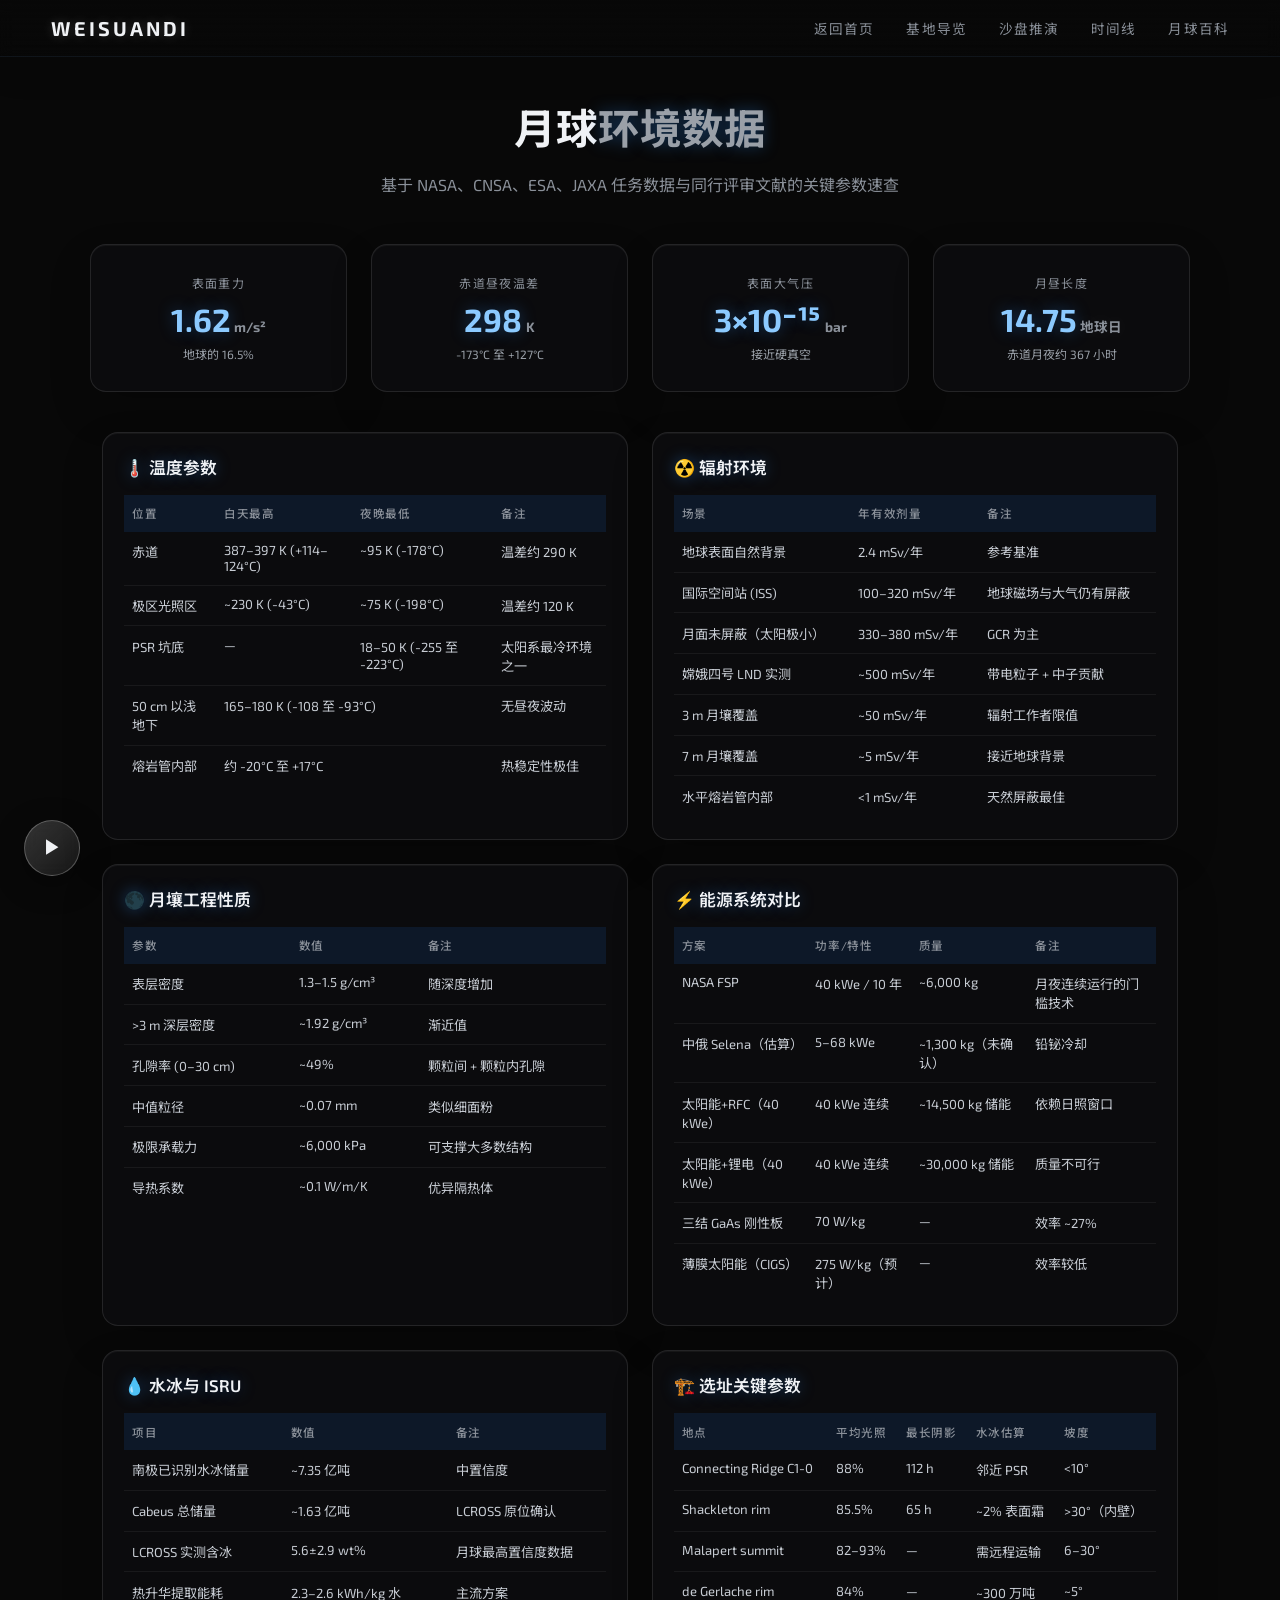
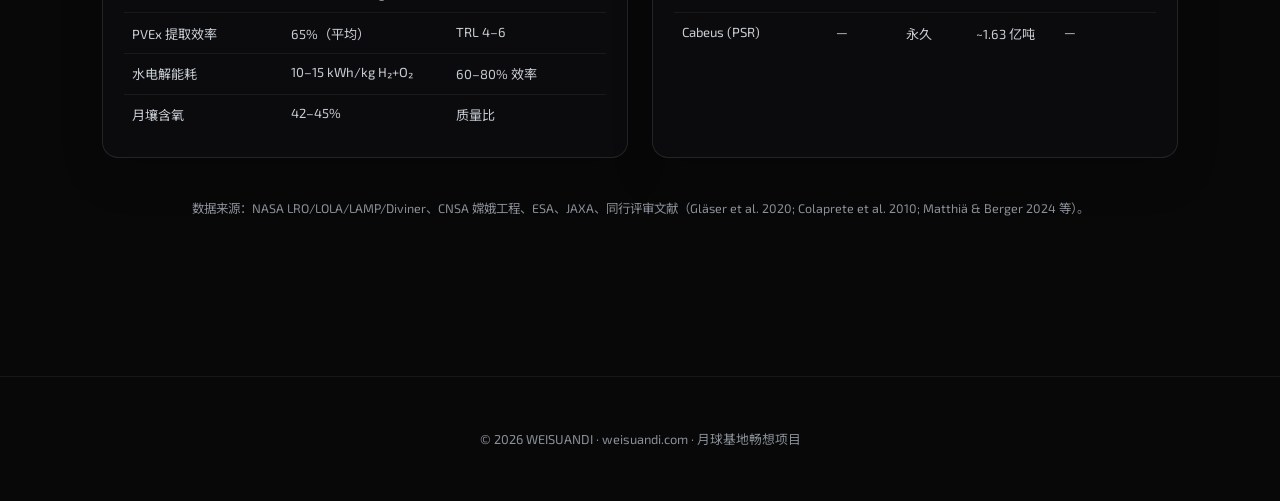
==== commit 159929c8: "imporve by GPT5.5" ====
--- a/data.html
+++ b/data.html
@@ -149,6 +149,7 @@
     <p>© 2026 WEISUANDI · weisuandi.com · 月球基地畅想项目</p>
   </footer>
 
+  <script src="scripts/cosmos-ui.js"></script>
   <script src="scripts/navigator.js"></script>
   <script src="scripts/music-player.js"></script>
 </body>
--- a/styles/main.css
+++ b/styles/main.css
@@ -14,6 +14,9 @@
   --success: #7ee787;
   --warn: #facc15;
   --danger: #ff7b7b;
+  --space-blue: #1677ff;
+  --space-deep: #071426;
+  --space-glow: rgba(22, 119, 255, 0.28);
 }
 
 * { box-sizing: border-box; }
@@ -27,9 +30,61 @@
   margin: 0;
   font-family: 'Exo 2', 'Noto Sans SC', sans-serif;
   color: var(--text);
-  background: var(--bg);
+  background: radial-gradient(ellipse at 50% -20%, #0d1f39 0%, var(--bg) 42%, #050608 100%);
   overflow-x: hidden;
 }
+
+/* Shared deep-space atmosphere */
+.cosmos-field { position: fixed; inset: 0; z-index: -1; overflow: hidden; pointer-events: none; background-image: radial-gradient(circle at 12% 24%, rgba(74, 144, 255, .16) 0 1px, transparent 2px), radial-gradient(circle at 75% 15%, rgba(255,255,255,.22) 0 1px, transparent 1.5px), radial-gradient(circle at 35% 68%, rgba(117, 190, 255, .16) 0 1px, transparent 2px); background-size: 190px 190px, 235px 235px, 290px 290px; opacity: .8; }
+.cosmos-field::before { content: ''; position: absolute; width: 70vw; height: 70vw; left: -28vw; top: 18vh; border-radius: 50%; background: radial-gradient(circle, rgba(16, 103, 255, .14), transparent 65%); filter: blur(24px); animation: cosmosDrift 18s ease-in-out infinite alternate; }
+.cosmos-field::after { content: ''; position: absolute; width: 55vw; height: 55vw; right: -20vw; bottom: -25vw; border-radius: 50%; background: radial-gradient(circle, rgba(0, 207, 255, .09), transparent 68%); filter: blur(30px); }
+.cosmos-field i { position: absolute; width: 2px; height: 2px; border-radius: 50%; background: #d9efff; box-shadow: 0 0 10px #4ba3ff; animation: starPulse 3.5s ease-in-out infinite; }
+.cosmos-field i:nth-child(1) { top: 18%; left: 18%; }
+.cosmos-field i:nth-child(2) { top: 36%; right: 19%; animation-delay: 1.1s; }
+.cosmos-field i:nth-child(3) { top: 72%; left: 61%; animation-delay: 2.2s; }
+.cosmos-field b { position: absolute; inset: 0; background: linear-gradient(110deg, transparent 0 46%, rgba(72, 148, 255, .07) 48%, transparent 50%); opacity: .6; }
+@keyframes cosmosDrift { to { transform: translate(10vw, -4vh) scale(1.08); } }
+@keyframes starPulse { 50% { opacity: .25; transform: scale(.5); } }
+
+nav { border-bottom: 1px solid rgba(120, 180, 255, .08); box-shadow: 0 10px 36px rgba(0, 0, 0, .14); }
+.logo { color: #eef7ff; text-shadow: 0 0 18px rgba(57, 145, 255, .58); }
+.nav-links a:hover { color: #dbeeff; text-shadow: 0 0 14px rgba(48, 145, 255, .7); }
+footer { position: relative; border-top: 1px solid rgba(99, 161, 255, .12); background: linear-gradient(90deg, rgba(3,8,17,.8), rgba(10,25,46,.65), rgba(3,8,17,.8)); }
+
+/* Reusable surface treatment across pages */
+.menu-header, .plan-header { position: relative; overflow: hidden; background: radial-gradient(ellipse at 50% 0%, rgba(31, 105, 226, .22), rgba(8, 10, 15, .9) 64%); }
+.menu-header::after, .plan-header::after { content: ''; position: absolute; inset: auto 12% 0; height: 1px; background: linear-gradient(90deg, transparent, #4ba3ff, transparent); box-shadow: 0 0 16px rgba(75, 163, 255, .7); }
+.menu-card, .module-card, .data-table-card, .program-card, .stat-box { border-color: rgba(116, 174, 255, .15); background: linear-gradient(145deg, rgba(17, 29, 48, .84), rgba(9, 10, 14, .78)); box-shadow: inset 0 1px rgba(255,255,255,.045), 0 18px 42px rgba(0,0,0,.18); }
+.menu-card:hover, .module-card:hover, .data-table-card:hover, .program-card:hover, .stat-box:hover { border-color: rgba(80, 159, 255, .58); box-shadow: 0 20px 55px rgba(0,0,0,.32), 0 0 28px rgba(22,119,255,.14), inset 0 1px rgba(205,231,255,.13); }
+.menu-card.featured { border-color: rgba(74, 157, 255, .45); background: linear-gradient(145deg, rgba(20, 55, 100, .8), rgba(9, 12, 19, .9)); }
+.menu-card .menu-icon, .module-icon { color: #d7efff; border-color: rgba(89, 165, 255, .32); background: radial-gradient(circle at 30% 25%, rgba(79,164,255,.25), rgba(255,255,255,.035)); box-shadow: 0 0 22px rgba(26,120,255,.12); }
+.section-title span, .stat-number, .data-table-card h3 { color: #8ccaff; text-shadow: 0 0 16px rgba(45, 145, 255, .35); }
+.data-table th { background: rgba(24, 81, 153, .19); color: #d9efff; }
+.data-table td { border-color: rgba(110, 170, 255, .1); }
+.timeline::before { background: linear-gradient(180deg, transparent, rgba(78,161,255,.8), transparent); box-shadow: 0 0 14px rgba(78,161,255,.55); }
+.timeline-node { border-left-color: rgba(82, 163, 255, .22); background: linear-gradient(90deg, rgba(18,53,96,.16), transparent); }
+.timeline-node:hover { background: linear-gradient(90deg, rgba(34,110,206,.25), transparent); }
+
+/* Mission directive gameplay */
+.mission-console { padding: 1.15rem 4vw; border-bottom: 1px solid rgba(82, 159, 255, .16); background: linear-gradient(90deg, rgba(4,10,20,.9), rgba(12,37,71,.68), rgba(4,10,20,.9)); }
+.mission-console-inner { max-width: 1180px; margin: 0 auto; display: grid; grid-template-columns: 250px 1fr 235px; gap: 1rem; align-items: center; }
+.mission-console-title { display: flex; flex-wrap: wrap; align-items: center; gap: .5rem; color: #b9deff; font-size: .76rem; letter-spacing: .14em; }
+.mission-console-title small { width: 100%; color: var(--muted); letter-spacing: .02em; }
+.signal-dot { width: 8px; height: 8px; border-radius: 50%; background: #5dc7ff; box-shadow: 0 0 12px #42a5ff; animation: starPulse 1.5s infinite; }
+.mission-directives { display: grid; grid-template-columns: repeat(3, 1fr); gap: .5rem; }
+.mission-directive { cursor: pointer; color: var(--muted); text-align: left; padding: .55rem .65rem; border-radius: 10px; border: 1px solid rgba(255,255,255,.1); background: rgba(255,255,255,.025); transition: .25s ease; }
+.mission-directive span { margin-right: .32rem; }.mission-directive strong { color: var(--lunar-white); font-size: .76rem; }.mission-directive em { display: block; margin-top: .2rem; font-style: normal; font-size: .65rem; }
+.mission-directive:hover, .mission-directive.selected { transform: translateY(-2px); border-color: rgba(82,165,255,.62); background: rgba(23,119,255,.12); box-shadow: 0 0 18px rgba(23,119,255,.13); }
+.mission-status { display: grid; gap: .15rem; padding-left: 1rem; border-left: 1px solid rgba(117,180,255,.2); font-size: .76rem; color: #a6c7ea; }.mission-status small, .mission-alert small { color: var(--muted); font-size: .66rem; }.mission-status.on-track span { color: var(--success); }.mission-status.at-risk span { color: var(--warn); }
+.mission-alert { grid-column: 2 / -1; display: flex; gap: .65rem; align-items: center; padding: .42rem .7rem; border-radius: 8px; background: rgba(60, 121, 193, .1); border: 1px solid rgba(98, 177, 255, .15); color: #aad9ff; font-size: .7rem; }
+.outcome-preview { display: flex; align-items: center; gap: .75rem; margin-top: 1rem; min-height: 45px; padding: .6rem .75rem; border-radius: 10px; background: linear-gradient(90deg, rgba(13,61,116,.18), rgba(255,255,255,.02)); border: 1px solid rgba(69,152,255,.14); color: var(--muted); font-size: .73rem; }.preview-kicker { color: #8dccff; letter-spacing: .1em; font-size: .64rem; }.preview-metrics { display: flex; gap: .85rem; flex-wrap: wrap; }.preview-metrics b { font-size: .72rem; color: #d7edff; }
+.completion-mission { margin: -1rem auto 1.25rem; padding: .5rem .85rem; width: fit-content; border-radius: 999px; font-size: .78rem; border: 1px solid rgba(255,255,255,.15); }.completion-mission small { margin-left: .3rem; color: var(--muted); }.completion-mission.passed { color: var(--success); border-color: rgba(126,231,135,.35); background: rgba(126,231,135,.08); }.completion-mission.missed { color: var(--warn); border-color: rgba(250,204,21,.3); background: rgba(250,204,21,.07); }
+.page-plan .decision-card-single { border-color: rgba(65, 155, 255, .3); background: linear-gradient(145deg, rgba(13,28,49,.96), rgba(10,11,15,.96)); box-shadow: 0 20px 60px rgba(0,0,0,.4), 0 0 48px rgba(19,111,255,.1); }.page-plan .option-btn:hover { border-color: rgba(101,183,255,.7); background: linear-gradient(90deg, rgba(34,128,255,.17), rgba(255,255,255,.03)); }
+
+@media (max-width: 900px) { .mission-console-inner { grid-template-columns: 1fr; }.mission-status { padding: 0; border: 0; }.mission-alert { grid-column: auto; }.mission-directives { max-width: 620px; }.mission-console { padding-inline: 4vw; } }
+@media (max-width: 550px) { .mission-directives { grid-template-columns: 1fr; }.mission-directive { display: grid; grid-template-columns: auto 1fr; column-gap: .4rem; }.mission-directive em { grid-column: 2; }.outcome-preview { align-items: flex-start; flex-direction: column; gap: .4rem; }.preview-metrics { gap: .45rem; } }
+
+@media (prefers-reduced-motion: reduce) { *, *::before, *::after { animation-duration: .01ms !important; animation-iteration-count: 1 !important; scroll-behavior: auto !important; } }
 
 /* Navigation */
 nav {
@@ -1340,10 +1395,24 @@
 
 .plan-header {
   position: relative;
-  padding: 8rem 4vw 3rem;
+  padding: 5rem 4vw 2.5rem;
   text-align: center;
   background: radial-gradient(ellipse at 50% 20%, rgba(0,212,255,0.06) 0%, rgba(26,26,28,0.3) 50%, transparent 80%);
   overflow: hidden;
+}
+
+.plan-header-content {
+  position: relative;
+  z-index: 2;
+  max-width: 720px;
+  margin: 0 auto;
+}
+
+.plan-back-home {
+  display: inline-flex;
+  margin-top: 1.2rem;
+  padding: 0.55rem 1.1rem;
+  font-size: 0.85rem;
 }
 
 .plan-header::before {
@@ -2260,3 +2329,561 @@
     font-size: 1rem;
   }
 }
+
+/* ============================================================
+   Plan Page: Single Card Stage Layout
+   ============================================================ */
+
+.page-plan {
+  padding-top: 60px; /* 为固定导航栏留空间 */
+  min-height: 100vh;
+}
+
+/* Sticky top bar */
+.plan-top-bar {
+  position: sticky;
+  top: 60px; /* 吸在固定导航栏下方 */
+  z-index: 99;
+  display: grid;
+  grid-template-columns: 240px 1fr 280px;
+  gap: 1.5rem;
+  align-items: center;
+  padding: 0.9rem 3vw;
+  background: rgba(8, 8, 10, 0.82);
+  border-bottom: 1px solid rgba(0, 212, 255, 0.12);
+  backdrop-filter: blur(20px);
+  -webkit-backdrop-filter: blur(20px);
+}
+
+/* Site info in top bar */
+.topbar-site {
+  min-width: 0;
+}
+
+.topbar-site-name {
+  font-size: 1.05rem;
+  font-weight: 700;
+  color: var(--lunar-white);
+  white-space: nowrap;
+  overflow: hidden;
+  text-overflow: ellipsis;
+}
+
+.topbar-site-sub {
+  font-size: 0.72rem;
+  color: var(--muted);
+  margin-top: 0.15rem;
+}
+
+.topbar-site-tags {
+  display: flex;
+  flex-wrap: wrap;
+  gap: 0.35rem;
+  margin-top: 0.4rem;
+}
+
+.topbar-site-tag {
+  font-size: 0.6rem;
+  padding: 0.15rem 0.45rem;
+  border-radius: 999px;
+  background: rgba(0, 212, 255, 0.08);
+  border: 1px solid rgba(0, 212, 255, 0.18);
+  color: var(--cyan);
+  white-space: nowrap;
+}
+
+.topbar-site-mini {
+  display: flex;
+  gap: 0.6rem;
+  margin-top: 0.5rem;
+}
+
+.mini-stat {
+  display: flex;
+  flex-direction: column;
+  min-width: 0;
+}
+
+.mini-stat span:first-child {
+  font-size: 0.78rem;
+  font-weight: 600;
+  color: var(--lunar-white);
+}
+
+.mini-stat span:last-child {
+  font-size: 0.58rem;
+  color: var(--muted);
+  text-transform: uppercase;
+  letter-spacing: 0.05em;
+}
+
+.topbar-site-placeholder,
+.topbar-stats-placeholder {
+  font-size: 0.8rem;
+  color: var(--muted);
+  text-align: center;
+  padding: 0.5rem;
+}
+
+/* Progress in top bar */
+.topbar-progress {
+  min-width: 0;
+}
+
+.topbar-progress .progress-pipeline {
+  padding: 0;
+  margin: 0;
+  max-width: none;
+}
+
+/* Stats in top bar */
+.topbar-stats {
+  min-width: 0;
+}
+
+.topbar-stats-main {
+  display: flex;
+  align-items: center;
+  gap: 1rem;
+}
+
+.topbar-viability {
+  display: flex;
+  flex-direction: column;
+  align-items: center;
+  justify-content: center;
+  min-width: 64px;
+  padding: 0.3rem 0.6rem;
+  border-radius: 12px;
+  background: rgba(255,255,255,0.04);
+  border: 1px solid rgba(255,255,255,0.08);
+}
+
+.topbar-viability.good { border-color: rgba(126,231,135,0.35); background: rgba(126,231,135,0.08); }
+.topbar-viability.warn { border-color: rgba(250,204,21,0.35); background: rgba(250,204,21,0.08); }
+.topbar-viability.bad { border-color: rgba(248,113,113,0.35); background: rgba(248,113,113,0.08); }
+
+.topbar-viability-value {
+  font-size: 1.4rem;
+  font-weight: 700;
+  line-height: 1;
+}
+
+.topbar-viability-label {
+  font-size: 0.6rem;
+  color: var(--muted);
+  margin-top: 0.15rem;
+  text-transform: uppercase;
+  letter-spacing: 0.08em;
+}
+
+.topbar-mini-metrics {
+  display: flex;
+  flex-direction: column;
+  gap: 0.3rem;
+  flex: 1;
+  min-width: 0;
+}
+
+.topbar-mini-metric {
+  display: flex;
+  justify-content: space-between;
+  align-items: center;
+  font-size: 0.74rem;
+}
+
+.mini-metric-label {
+  color: var(--muted);
+}
+
+.mini-metric-value {
+  font-weight: 600;
+  color: var(--lunar-white);
+}
+
+.mini-metric-value.good { color: var(--success); }
+.mini-metric-value.warn { color: #facc15; }
+.mini-metric-value.bad { color: var(--danger); }
+
+/* Stage */
+.plan-stage {
+  display: flex;
+  align-items: center;
+  justify-content: center;
+  min-height: calc(100vh - 360px);
+  padding: 2rem 4vw 4rem;
+}
+
+.stage-inner {
+  width: 100%;
+  max-width: 760px;
+  display: flex;
+  flex-direction: column;
+  align-items: center;
+  gap: 1.2rem;
+}
+
+/* Completed summary chips */
+.completed-summary {
+  width: 100%;
+  min-height: 2.4rem;
+}
+
+.completed-chips {
+  display: flex;
+  flex-wrap: wrap;
+  justify-content: center;
+  gap: 0.5rem;
+}
+
+.completed-chip {
+  display: inline-flex;
+  align-items: center;
+  gap: 0.35rem;
+  padding: 0.35rem 0.7rem;
+  border-radius: 999px;
+  background: rgba(126, 231, 135, 0.08);
+  border: 1px solid rgba(126, 231, 135, 0.22);
+  color: var(--lunar-white);
+  font-size: 0.78rem;
+  cursor: pointer;
+  transition: transform 0.2s, background 0.2s, box-shadow 0.2s;
+}
+
+.completed-chip:hover {
+  transform: translateY(-2px);
+  background: rgba(126, 231, 135, 0.14);
+  box-shadow: 0 4px 14px rgba(126, 231, 135, 0.12);
+}
+
+.completed-chip-step {
+  width: 16px;
+  height: 16px;
+  display: flex;
+  align-items: center;
+  justify-content: center;
+  border-radius: 50%;
+  background: rgba(126, 231, 135, 0.2);
+  font-size: 0.6rem;
+  font-weight: 700;
+  color: var(--success);
+}
+
+.completed-chip-icon {
+  font-size: 0.85rem;
+}
+
+/* Card wrapper */
+.decision-card-wrapper {
+  width: 100%;
+  position: relative;
+  min-height: 460px;
+}
+
+/* Single decision card */
+.decision-card-single {
+  position: absolute;
+  top: 0;
+  left: 0;
+  width: 100%;
+  padding: 2rem 2.2rem;
+  border-radius: 18px;
+  border: 1px solid rgba(0, 212, 255, 0.18);
+  background: rgba(14, 14, 16, 0.92);
+  box-shadow: 0 8px 40px rgba(0,0,0,0.4), 0 0 40px rgba(0,212,255,0.06);
+  will-change: transform, opacity;
+}
+
+.decision-card-single::before,
+.decision-card-single::after {
+  display: none;
+}
+
+.decision-card-single .decision-step-number {
+  font-size: 0.7rem;
+  font-weight: 600;
+  text-transform: uppercase;
+  letter-spacing: 0.12em;
+  color: var(--cyan);
+  margin-bottom: 0.5rem;
+}
+
+.decision-card-single .decision-header {
+  margin-bottom: 0.6rem;
+}
+
+.decision-card-single .decision-name {
+  font-size: 1.45rem;
+  font-weight: 700;
+  letter-spacing: 0.02em;
+}
+
+.decision-card-single .decision-desc {
+  font-size: 0.9rem;
+  line-height: 1.7;
+  color: var(--muted);
+  margin-bottom: 1.4rem;
+}
+
+.decision-card-single .option-list {
+  display: flex;
+  flex-direction: column;
+  gap: 0.75rem;
+}
+
+.decision-card-single .option-btn {
+  display: flex;
+  align-items: center;
+  gap: 0.9rem;
+  padding: 1rem 1.2rem;
+  border-radius: 14px;
+  border: 1px solid rgba(255,255,255,0.1);
+  background: rgba(255,255,255,0.03);
+  color: var(--lunar-white);
+  text-align: left;
+  cursor: pointer;
+  transition: border-color 0.25s, background 0.25s, transform 0.2s, box-shadow 0.25s;
+}
+
+.decision-card-single .option-btn:hover {
+  border-color: rgba(0, 212, 255, 0.35);
+  background: rgba(0, 212, 255, 0.06);
+  transform: translateX(4px);
+  box-shadow: 0 4px 20px rgba(0,212,255,0.08);
+}
+
+.decision-card-single .option-title {
+  font-weight: 600;
+  font-size: 0.98rem;
+  flex: 0 0 auto;
+}
+
+.decision-card-single .option-hint {
+  font-size: 0.8rem;
+  color: var(--muted);
+  flex: 1;
+  line-height: 1.5;
+}
+
+.decision-card-actions {
+  display: flex;
+  justify-content: space-between;
+  align-items: center;
+  margin-top: 1.5rem;
+  min-height: 2.5rem;
+}
+
+.card-back-btn {
+  padding: 0.5rem 0.9rem;
+  font-size: 0.8rem;
+}
+
+.decision-hint {
+  font-size: 0.75rem;
+  color: var(--muted);
+}
+
+/* Completion card */
+.completion-card {
+  text-align: center;
+  position: absolute;
+  top: 0;
+  left: 0;
+  width: 100%;
+  border-color: rgba(126, 231, 135, 0.2);
+  background: rgba(14, 14, 16, 0.95);
+}
+
+.completion-card::before,
+.completion-card::after {
+  display: none;
+}
+
+.completion-icon {
+  font-size: 3rem;
+  margin-bottom: 0.5rem;
+}
+
+.completion-title {
+  font-size: 1.6rem;
+  font-weight: 700;
+  margin-bottom: 0.6rem;
+}
+
+.completion-desc {
+  font-size: 0.95rem;
+  color: var(--muted);
+  line-height: 1.7;
+  margin-bottom: 1.8rem;
+}
+
+.completion-desc strong {
+  font-size: 1.2rem;
+}
+
+.completion-desc strong.good { color: var(--success); }
+.completion-desc strong.warn { color: #facc15; }
+.completion-desc strong.bad { color: var(--danger); }
+
+.completion-actions {
+  display: grid;
+  grid-template-columns: repeat(2, 1fr);
+  gap: 0.75rem;
+}
+
+.completion-card #completion-reset-btn {
+  border-color: rgba(255,255,255,0.18);
+  color: var(--lunar-white);
+  background: rgba(255,255,255,0.06);
+}
+
+.completion-card #completion-reset-btn:hover {
+  background: rgba(255,255,255,0.12);
+  border-color: rgba(255,255,255,0.3);
+}
+
+/* Placeholder when no site */
+.decision-card-placeholder {
+  text-align: center;
+  padding: 3rem 2rem;
+  border-radius: 18px;
+  border: 1px solid rgba(255,255,255,0.08);
+  background: rgba(14, 14, 16, 0.7);
+}
+
+.decision-card-placeholder h2 {
+  font-size: 1.6rem;
+  margin-bottom: 0.6rem;
+}
+
+.decision-card-placeholder p {
+  color: var(--muted);
+  margin-bottom: 1.5rem;
+}
+
+/* Card animations: 双卡片同时存在，使用 keyframes 减少卡顿 */
+.card-initial {
+  opacity: 0;
+}
+
+.card-enter.enter-right {
+  animation: cardEnterRight 0.45s cubic-bezier(0.22, 1, 0.36, 1) forwards;
+}
+
+.card-enter.enter-left {
+  animation: cardEnterLeft 0.45s cubic-bezier(0.22, 1, 0.36, 1) forwards;
+}
+
+.card-exit.exit-left {
+  animation: cardExitLeft 0.4s cubic-bezier(0.22, 1, 0.36, 1) forwards;
+}
+
+.card-exit.exit-right {
+  animation: cardExitRight 0.4s cubic-bezier(0.22, 1, 0.36, 1) forwards;
+}
+
+@keyframes cardEnterRight {
+  from { opacity: 0; transform: translateX(60px) scale(0.98); }
+  to { opacity: 1; transform: translateX(0) scale(1); }
+}
+
+@keyframes cardEnterLeft {
+  from { opacity: 0; transform: translateX(-60px) scale(0.98); }
+  to { opacity: 1; transform: translateX(0) scale(1); }
+}
+
+@keyframes cardExitLeft {
+  from { opacity: 1; transform: translateX(0) scale(1); }
+  to { opacity: 0; transform: translateX(-60px) scale(0.98); }
+}
+
+@keyframes cardExitRight {
+  from { opacity: 1; transform: translateX(0) scale(1); }
+  to { opacity: 0; transform: translateX(60px) scale(0.98); }
+}
+
+/* Responsive */
+@media (max-width: 1100px) {
+  .plan-top-bar {
+    grid-template-columns: 1fr;
+    gap: 0.8rem;
+    padding: 0.8rem 4vw;
+  }
+
+  .topbar-site {
+    text-align: center;
+  }
+
+  .topbar-site-tags,
+  .topbar-site-mini {
+    justify-content: center;
+  }
+
+  .topbar-stats-main {
+    justify-content: center;
+  }
+
+  .plan-stage {
+    min-height: calc(100vh - 320px);
+    padding: 1.5rem 4vw 3rem;
+  }
+}
+
+.page-plan nav {
+  z-index: 101;
+}
+
+@media (max-width: 768px) {
+  .plan-top-bar {
+    gap: 0.6rem;
+    padding: 0.7rem 3vw;
+  }
+
+  .topbar-progress .pipeline-label {
+    display: none;
+  }
+
+  .topbar-progress .pipeline-dot {
+    width: 30px;
+    height: 30px;
+    font-size: 0.75rem;
+  }
+
+  .topbar-progress .pipeline-connector {
+    flex: 0 0 16px;
+  }
+
+  .topbar-stats-main {
+    flex-direction: row;
+    gap: 0.8rem;
+  }
+
+  .topbar-mini-metrics {
+    flex-direction: row;
+    flex-wrap: wrap;
+    gap: 0.3rem 1rem;
+  }
+
+  .plan-stage {
+    min-height: calc(100vh - 280px);
+  }
+
+  .decision-card-single {
+    padding: 1.4rem 1.3rem;
+  }
+
+  .decision-card-single .decision-name {
+    font-size: 1.2rem;
+  }
+
+  .decision-card-single .option-btn {
+    flex-direction: column;
+    align-items: flex-start;
+    gap: 0.3rem;
+    padding: 0.85rem 1rem;
+  }
+
+  .completion-actions {
+    grid-template-columns: 1fr;
+  }
+}
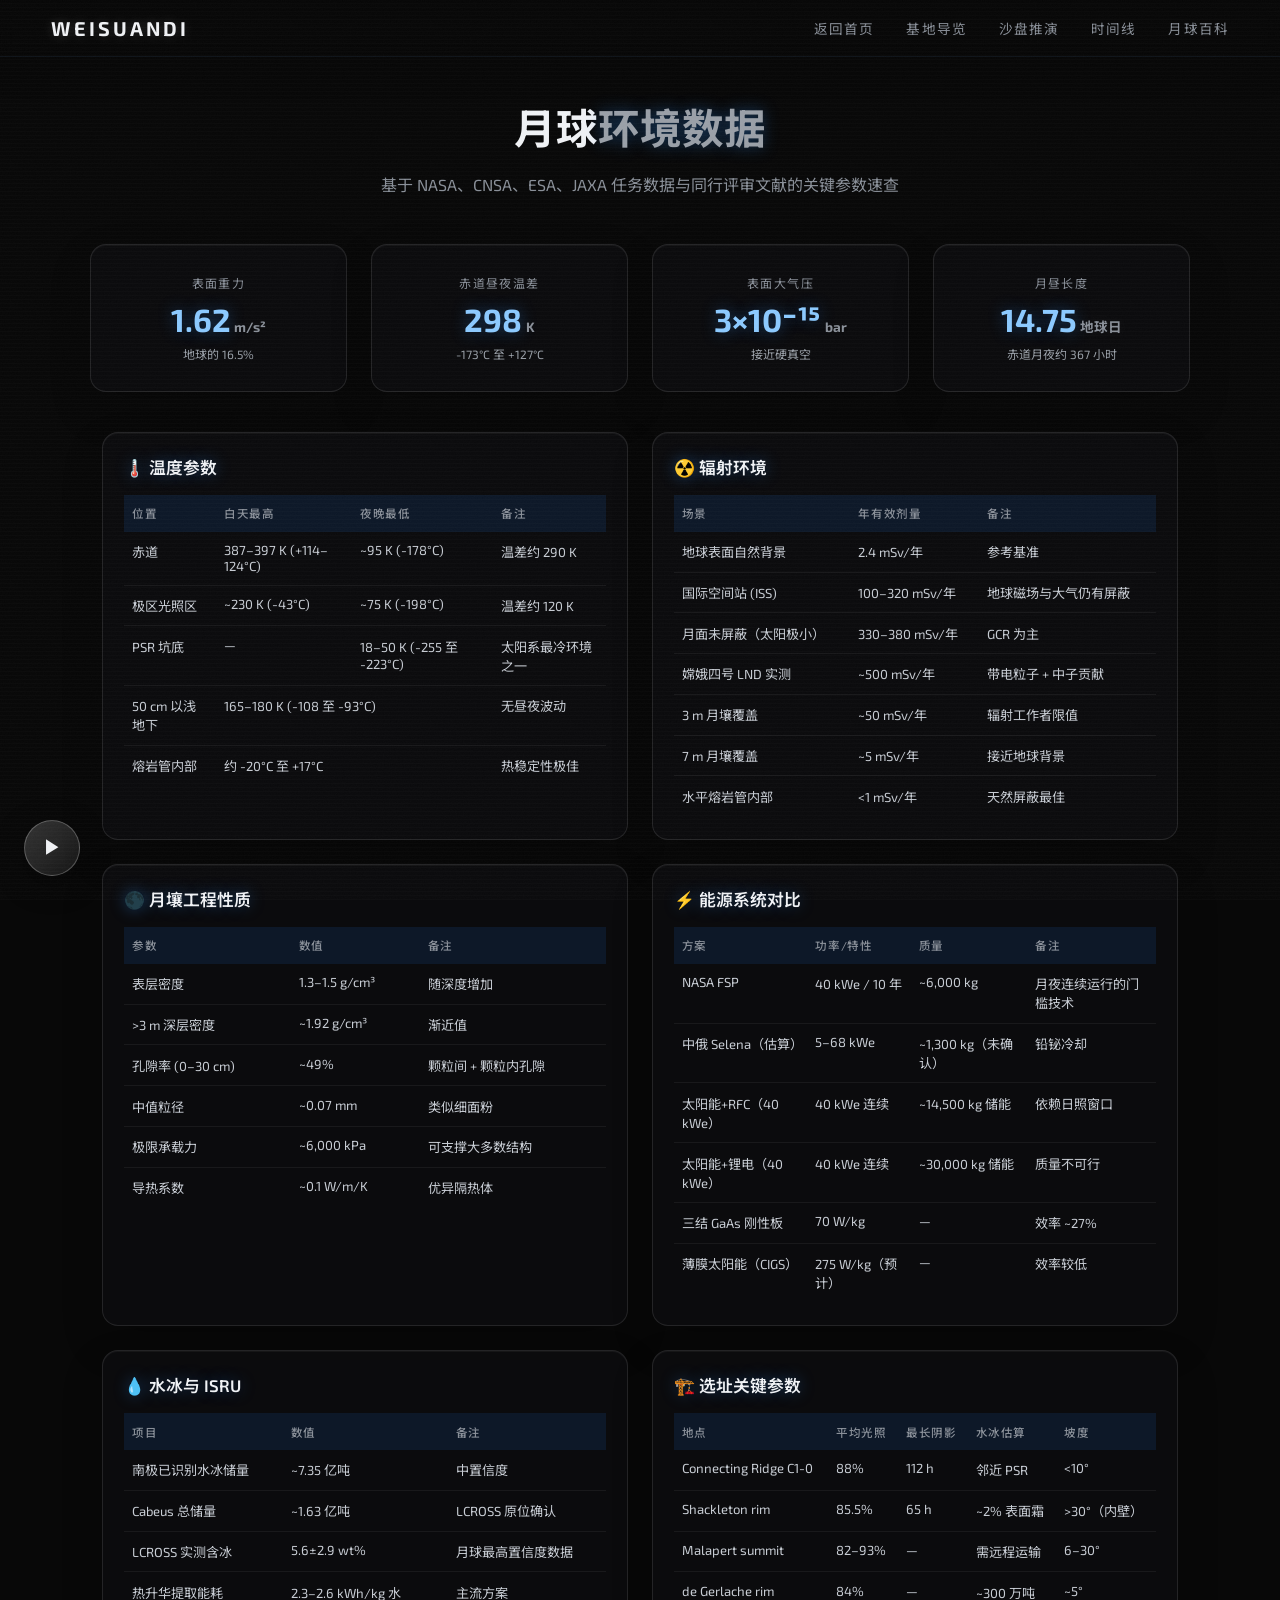
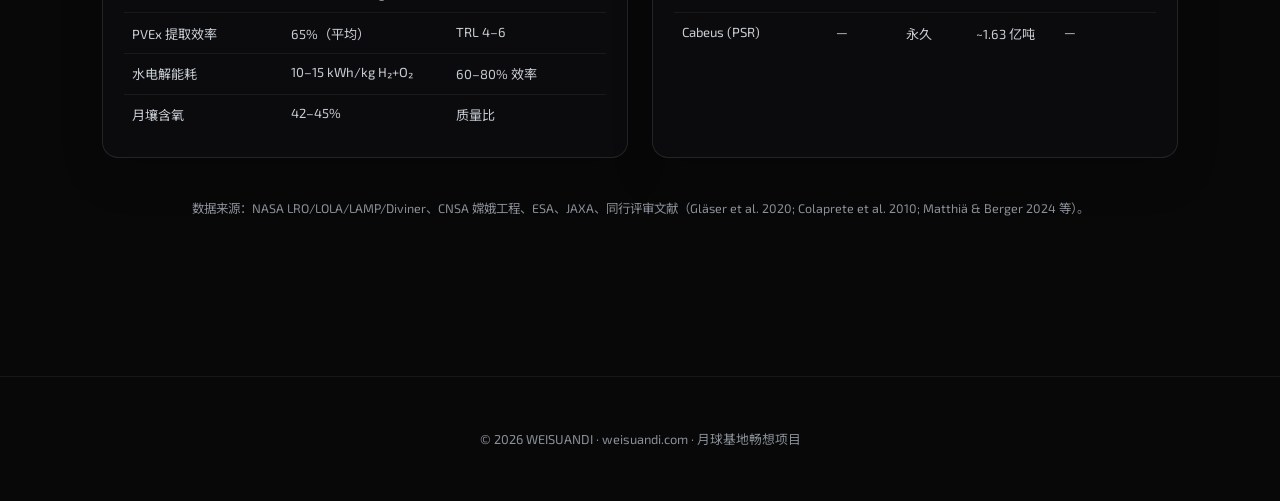
==== commit c5afd0a0: "feat: 跃迁转场 + 开机引导序列 + WebAudio 音效 + 全局质感层" ====
--- a/data.html
+++ b/data.html
@@ -7,6 +7,9 @@
   <link rel="preconnect" href="https://fonts.googleapis.com">
   <link href="https://fonts.googleapis.com/css2?family=Exo+2:wght@300;400;600;700&family=Noto+Sans+SC:wght@300;400;500;700&display=swap" rel="stylesheet">
   <link rel="stylesheet" href="styles/main.css">
+  <link rel="stylesheet" href="styles/fx.css">
+  <link rel="stylesheet" href="styles/hud.css">
+  <link rel="stylesheet" href="styles/plan-systems.css">
 </head>
 <body class="page-data">
 
@@ -150,6 +153,7 @@
   </footer>
 
   <script src="scripts/cosmos-ui.js"></script>
+  <script src="scripts/fx.js"></script>
   <script src="scripts/navigator.js"></script>
   <script src="scripts/music-player.js"></script>
 </body>
--- a/styles/fx.css
+++ b/styles/fx.css
@@ -0,0 +1,202 @@
+/* ============================================================
+   fx.css —— 全局科幻氛围层
+   跃迁转场 / 开机引导终端日志 / 扫描线 + 颗粒质感层
+   所有 class 均以 .fx- 开头，避免与 main.css 冲突
+   ============================================================ */
+
+/* ——— 跃迁过场覆盖层（由 fx.js 挂载到 <html>，跨 body 替换存活） ——— */
+.fx-warp-overlay {
+  position: fixed;
+  inset: 0;
+  z-index: 10000;
+  overflow: hidden;
+  pointer-events: none;
+  opacity: 0;
+  background:
+    radial-gradient(ellipse at 50% 50%, rgba(12, 22, 48, 0.94) 0%, rgba(4, 7, 16, 0.985) 72%),
+    #04070f;
+  transition: opacity 0.16s ease-in;
+}
+
+.fx-warp-overlay.fx-active {
+  opacity: 1;
+  pointer-events: auto;
+}
+
+.fx-warp-overlay.fx-leaving {
+  opacity: 0;
+  transition: opacity 0.3s ease-out;
+}
+
+/* 星点向前拉伸成光线（曲速感） */
+.fx-warp-star {
+  position: absolute;
+  left: var(--fx-l, 50%);
+  top: var(--fx-t, 50%);
+  width: 2px;
+  height: 2px;
+  border-radius: 2px;
+  background: #d8ecff;
+  box-shadow: 0 0 8px rgba(150, 205, 255, 0.85);
+  opacity: 0;
+  transform-origin: 0 50%;
+  transform: rotate(var(--fx-a, 0deg)) translateX(0) scaleX(1);
+  will-change: transform, opacity;
+}
+
+.fx-warp-overlay.fx-active .fx-warp-star {
+  animation: fxWarpStar 0.52s cubic-bezier(0.55, 0.02, 0.9, 0.45) var(--fx-d, 0s) forwards;
+}
+
+@keyframes fxWarpStar {
+  0%   { opacity: 0; transform: rotate(var(--fx-a, 0deg)) translateX(0) scaleX(1); }
+  18%  { opacity: 1; }
+  100% { opacity: 0; transform: rotate(var(--fx-a, 0deg)) translateX(var(--fx-dist, 40vw)) scaleX(30); }
+}
+
+/* 水平扫描线 */
+.fx-warp-scan {
+  position: absolute;
+  left: 0;
+  right: 0;
+  top: -2%;
+  height: 2px;
+  background: linear-gradient(90deg, transparent 0%, rgba(126, 224, 255, 0.9) 50%, transparent 100%);
+  box-shadow: 0 0 22px rgba(90, 200, 255, 0.55);
+  opacity: 0;
+}
+
+.fx-warp-overlay.fx-active .fx-warp-scan {
+  animation: fxWarpScan 0.46s linear 0.02s forwards;
+}
+
+@keyframes fxWarpScan {
+  0%   { top: -2%;  opacity: 0; }
+  12%  { opacity: 1; }
+  88%  { opacity: 1; }
+  100% { top: 102%; opacity: 0; }
+}
+
+/* 中央跃迁辉光 */
+.fx-warp-glow {
+  position: absolute;
+  left: 50%;
+  top: 50%;
+  width: 34vmin;
+  height: 34vmin;
+  transform: translate(-50%, -50%) scale(0.4);
+  border-radius: 50%;
+  background: radial-gradient(circle, rgba(140, 210, 255, 0.28) 0%, transparent 65%);
+  opacity: 0;
+}
+
+.fx-warp-overlay.fx-active .fx-warp-glow {
+  animation: fxWarpGlow 0.5s ease-out forwards;
+}
+
+@keyframes fxWarpGlow {
+  0%   { opacity: 0; transform: translate(-50%, -50%) scale(0.4); }
+  35%  { opacity: 1; }
+  100% { opacity: 0; transform: translate(-50%, -50%) scale(1.5); }
+}
+
+/* ——— 新页面全息显影 ——— */
+body.fx-page-reveal {
+  animation: fxPageReveal 0.5s cubic-bezier(0.22, 0.8, 0.35, 1) both;
+}
+
+@keyframes fxPageReveal {
+  from { opacity: 0.12; filter: blur(6px) saturate(1.5); transform: scale(1.015); }
+  to   { opacity: 1;    filter: blur(0)   saturate(1);   transform: scale(1); }
+}
+
+/* ——— 全局质感层：极淡扫描线 + 细颗粒噪点 ——— */
+.fx-grain {
+  position: fixed;
+  inset: 0;
+  z-index: 9000;
+  pointer-events: none;
+  opacity: 0.05;
+  background-image:
+    url("data:image/svg+xml,%3Csvg xmlns='http://www.w3.org/2000/svg' width='140' height='140'%3E%3Cfilter id='n'%3E%3CfeTurbulence type='fractalNoise' baseFrequency='0.85' numOctaves='2' stitchTiles='stitch'/%3E%3CfeColorMatrix type='saturate' values='0'/%3E%3C/filter%3E%3Crect width='140' height='140' filter='url(%23n)' opacity='0.55'/%3E%3C/svg%3E"),
+    repeating-linear-gradient(0deg, rgba(255, 255, 255, 0.32) 0, rgba(255, 255, 255, 0.32) 1px, transparent 1px, transparent 4px);
+  background-size: 140px 140px, 100% 4px;
+  animation: fxGrainShift 1.4s steps(3) infinite;
+}
+
+@keyframes fxGrainShift {
+  0%   { background-position: 0 0, 0 0; }
+  50%  { background-position: 32px 18px, 0 0; }
+  100% { background-position: -24px 40px, 0 0; }
+}
+
+/* ——— 开机引导终端日志（仅 index 加载层内） ——— */
+.fx-boot-log {
+  width: min(360px, 84vw);
+  min-height: 7.2em;
+  margin-top: 1.3rem;
+  font-family: "Cascadia Code", "JetBrains Mono", Consolas, "Courier New", monospace;
+  font-size: 0.72rem;
+  line-height: 1.75;
+  letter-spacing: 0.05em;
+  text-align: left;
+  color: #6ee7c8;
+  text-shadow: 0 0 9px rgba(110, 231, 200, 0.35);
+  white-space: pre-wrap;
+  overflow: hidden;
+}
+
+.fx-boot-line {
+  display: block;
+}
+
+.fx-boot-ok {
+  color: #93f7b0;
+}
+
+.fx-boot-final {
+  color: #bfe9ff;
+  text-shadow: 0 0 10px rgba(150, 215, 255, 0.5);
+}
+
+.fx-boot-cursor {
+  display: inline-block;
+  margin-left: 1px;
+  animation: fxCursorBlink 0.85s steps(1) infinite;
+}
+
+@keyframes fxCursorBlink {
+  0%, 55%   { opacity: 1; }
+  56%, 100% { opacity: 0; }
+}
+
+/* ——— prefers-reduced-motion：转场降级为简单淡入淡出 ——— */
+@media (prefers-reduced-motion: reduce) {
+  .fx-warp-overlay {
+    transition: opacity 0.15s ease;
+  }
+
+  .fx-warp-overlay.fx-active .fx-warp-star,
+  .fx-warp-overlay.fx-active .fx-warp-scan,
+  .fx-warp-overlay.fx-active .fx-warp-glow {
+    animation: none;
+    opacity: 0;
+  }
+
+  body.fx-page-reveal {
+    animation: fxPageRevealReduced 0.2s ease-out both;
+  }
+
+  .fx-grain {
+    animation: none;
+  }
+
+  .fx-boot-cursor {
+    animation: none;
+  }
+}
+
+@keyframes fxPageRevealReduced {
+  from { opacity: 0; }
+  to   { opacity: 1; }
+}
--- a/styles/hud.css
+++ b/styles/hud.css
@@ -0,0 +1,165 @@
+/* ============================================================
+   HUD 全息悬停卡（首页 3D 月球标记）
+   复用 #marker-tooltip 元素，全部 class 以 .moon-hud 开头，
+   通过 #marker-tooltip.moon-hud 提高特异性以覆盖 main.css。
+   ============================================================ */
+
+#marker-tooltip.moon-hud {
+  padding: 0;
+  background: transparent;
+  border: none;
+  border-radius: 0;
+  white-space: normal;
+  width: 248px;
+  opacity: 0;
+  transform: translate(-50%, calc(-100% - 18px));
+  transition: opacity 0.22s ease;
+  will-change: left, top, opacity;
+}
+
+#marker-tooltip.moon-hud.moon-hud--visible {
+  opacity: 1;
+}
+
+/* —— 全息面板底 —— */
+.moon-hud__frame {
+  position: relative;
+  overflow: hidden;
+  padding: 12px 14px 11px;
+  background:
+    linear-gradient(160deg, rgba(10, 18, 26, 0.88), rgba(6, 10, 16, 0.82));
+  border: 1px solid rgba(96, 214, 255, 0.38);
+  box-shadow:
+    0 0 22px rgba(0, 200, 255, 0.14),
+    inset 0 0 26px rgba(0, 180, 255, 0.06);
+  backdrop-filter: blur(6px);
+  -webkit-backdrop-filter: blur(6px);
+  color: #d9f2ff;
+  font-family: 'Exo 2', 'Noto Sans SC', sans-serif;
+}
+
+/* —— 角框 corner brackets —— */
+.moon-hud__corner {
+  position: absolute;
+  width: 10px;
+  height: 10px;
+  border: 0 solid rgba(0, 220, 255, 0.9);
+  pointer-events: none;
+}
+.moon-hud__corner--tl { top: 0; left: 0; border-top-width: 1.5px; border-left-width: 1.5px; }
+.moon-hud__corner--tr { top: 0; right: 0; border-top-width: 1.5px; border-right-width: 1.5px; }
+.moon-hud__corner--bl { bottom: 0; left: 0; border-bottom-width: 1.5px; border-left-width: 1.5px; }
+.moon-hud__corner--br { bottom: 0; right: 0; border-bottom-width: 1.5px; border-right-width: 1.5px; }
+
+/* —— 细扫描线 —— */
+.moon-hud__scan {
+  position: absolute;
+  inset: 0;
+  pointer-events: none;
+  background: repeating-linear-gradient(
+    to bottom,
+    rgba(120, 225, 255, 0.05) 0px,
+    rgba(120, 225, 255, 0.05) 1px,
+    transparent 1px,
+    transparent 4px
+  );
+  mix-blend-mode: screen;
+  animation: moon-hud-scan 6s linear infinite;
+}
+.moon-hud__scan::after {
+  content: '';
+  position: absolute;
+  left: 0;
+  right: 0;
+  height: 26px;
+  background: linear-gradient(to bottom, transparent, rgba(0, 220, 255, 0.10), transparent);
+  animation: moon-hud-sweep 3.2s ease-in-out infinite;
+}
+@keyframes moon-hud-scan {
+  from { background-position-y: 0; }
+  to { background-position-y: 40px; }
+}
+@keyframes moon-hud-sweep {
+  0% { top: -30%; }
+  100% { top: 110%; }
+}
+
+/* —— 标题区 —— */
+.moon-hud__name {
+  font-size: 0.95rem;
+  font-weight: 600;
+  letter-spacing: 0.06em;
+  color: #eaf8ff;
+  text-shadow: 0 0 10px rgba(0, 210, 255, 0.45);
+}
+.moon-hud__sub {
+  margin-top: 2px;
+  font-size: 0.68rem;
+  letter-spacing: 0.14em;
+  color: rgba(140, 220, 255, 0.75);
+}
+
+/* —— 迷你数据条 —— */
+.moon-hud__rows {
+  margin-top: 10px;
+  display: flex;
+  flex-direction: column;
+  gap: 6px;
+}
+.moon-hud__row {
+  display: flex;
+  align-items: center;
+  gap: 8px;
+  font-size: 0.66rem;
+}
+.moon-hud__label {
+  flex: 0 0 2.2em;
+  color: rgba(170, 225, 250, 0.8);
+  letter-spacing: 0.12em;
+}
+.moon-hud__bar {
+  flex: 1;
+  height: 4px;
+  background: rgba(90, 190, 235, 0.16);
+  border: 1px solid rgba(90, 190, 235, 0.22);
+  overflow: hidden;
+}
+.moon-hud__fill {
+  display: block;
+  height: 100%;
+  background: linear-gradient(to right, rgba(0, 180, 255, 0.55), rgba(0, 230, 255, 0.95));
+  box-shadow: 0 0 8px rgba(0, 215, 255, 0.55);
+  transition: width 0.3s ease;
+}
+.moon-hud__value {
+  flex: 0 0 auto;
+  min-width: 3.4em;
+  text-align: right;
+  color: #cfeeff;
+  font-variant-numeric: tabular-nums;
+}
+
+/* —— 底部提示 —— */
+.moon-hud__hint {
+  margin-top: 10px;
+  padding-top: 7px;
+  border-top: 1px solid rgba(96, 214, 255, 0.18);
+  font-size: 0.66rem;
+  letter-spacing: 0.16em;
+  color: rgba(0, 225, 255, 0.85);
+  text-shadow: 0 0 8px rgba(0, 220, 255, 0.4);
+  animation: moon-hud-hint 1.6s ease-in-out infinite;
+}
+@keyframes moon-hud-hint {
+  0%, 100% { opacity: 0.65; }
+  50% { opacity: 1; }
+}
+
+/* 尊重减少动态偏好 */
+@media (prefers-reduced-motion: reduce) {
+  .moon-hud__scan,
+  .moon-hud__scan::after,
+  .moon-hud__hint {
+    animation: none;
+  }
+}
